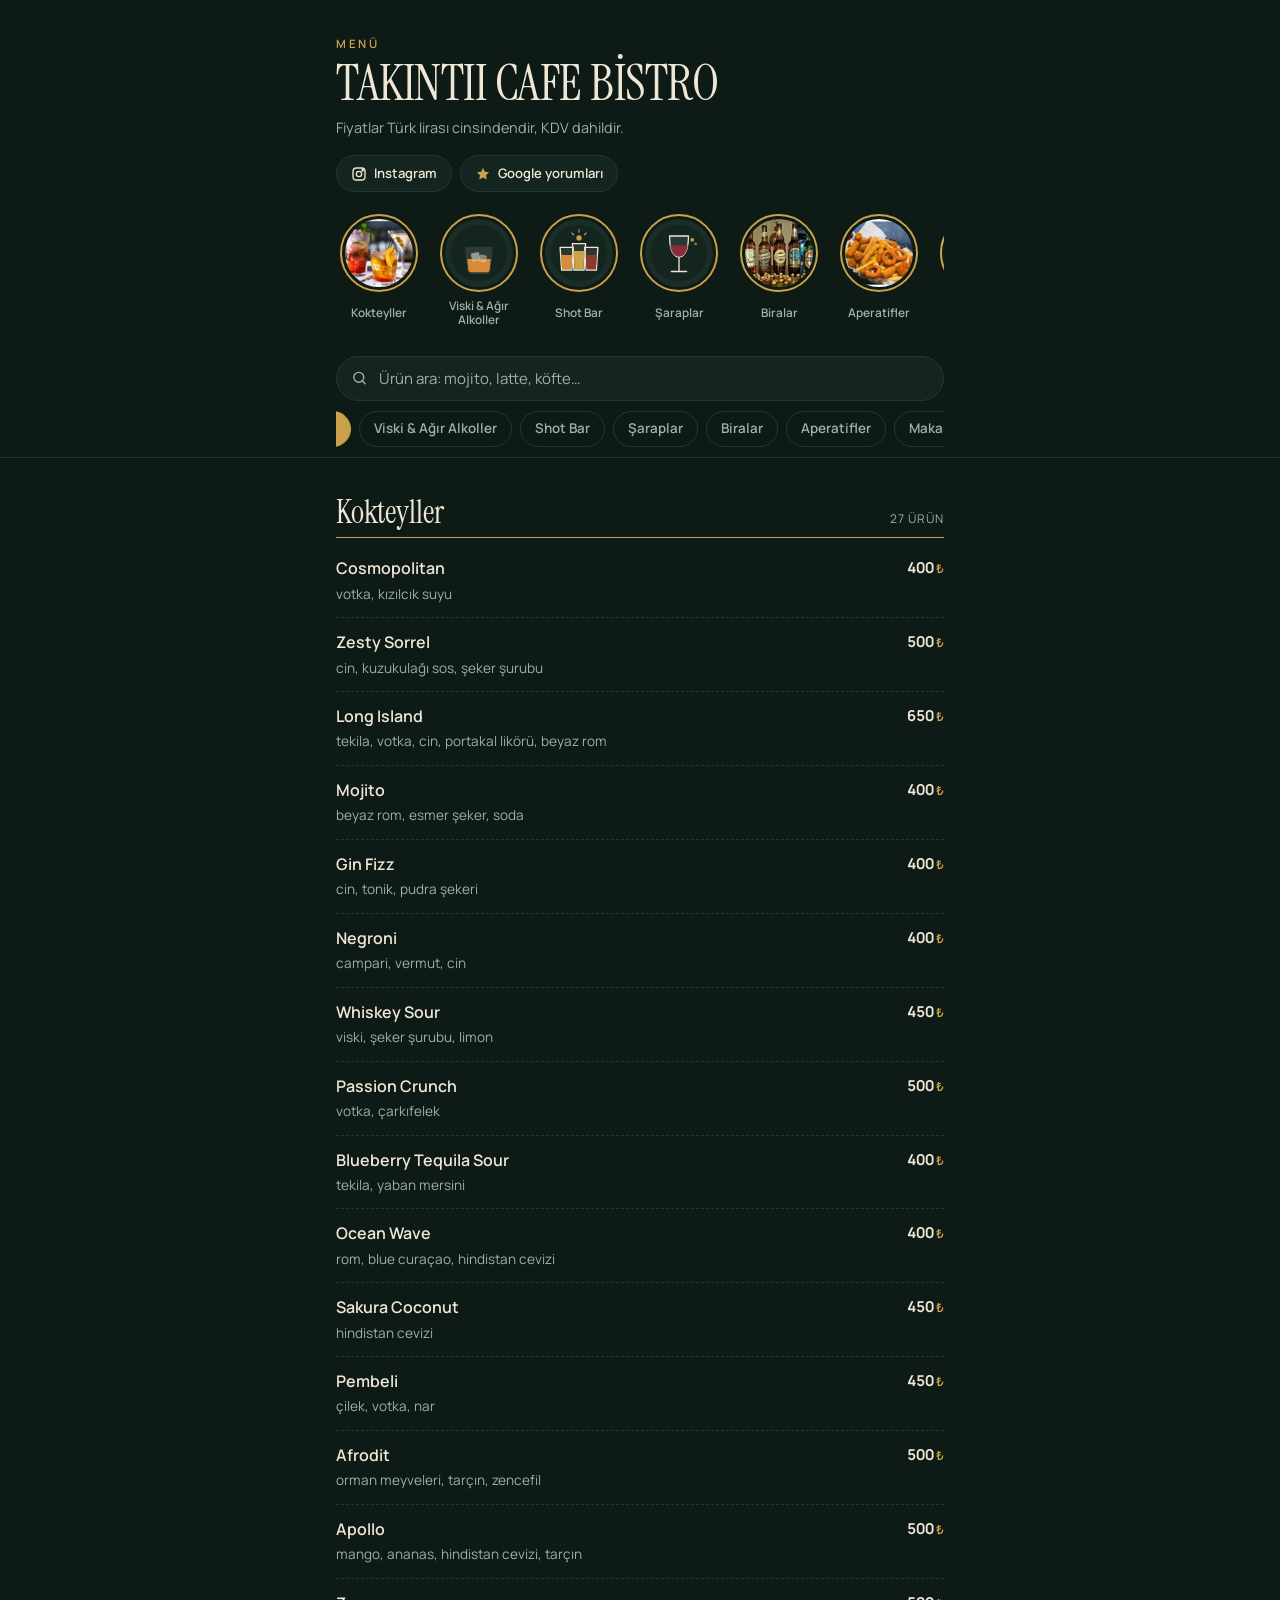
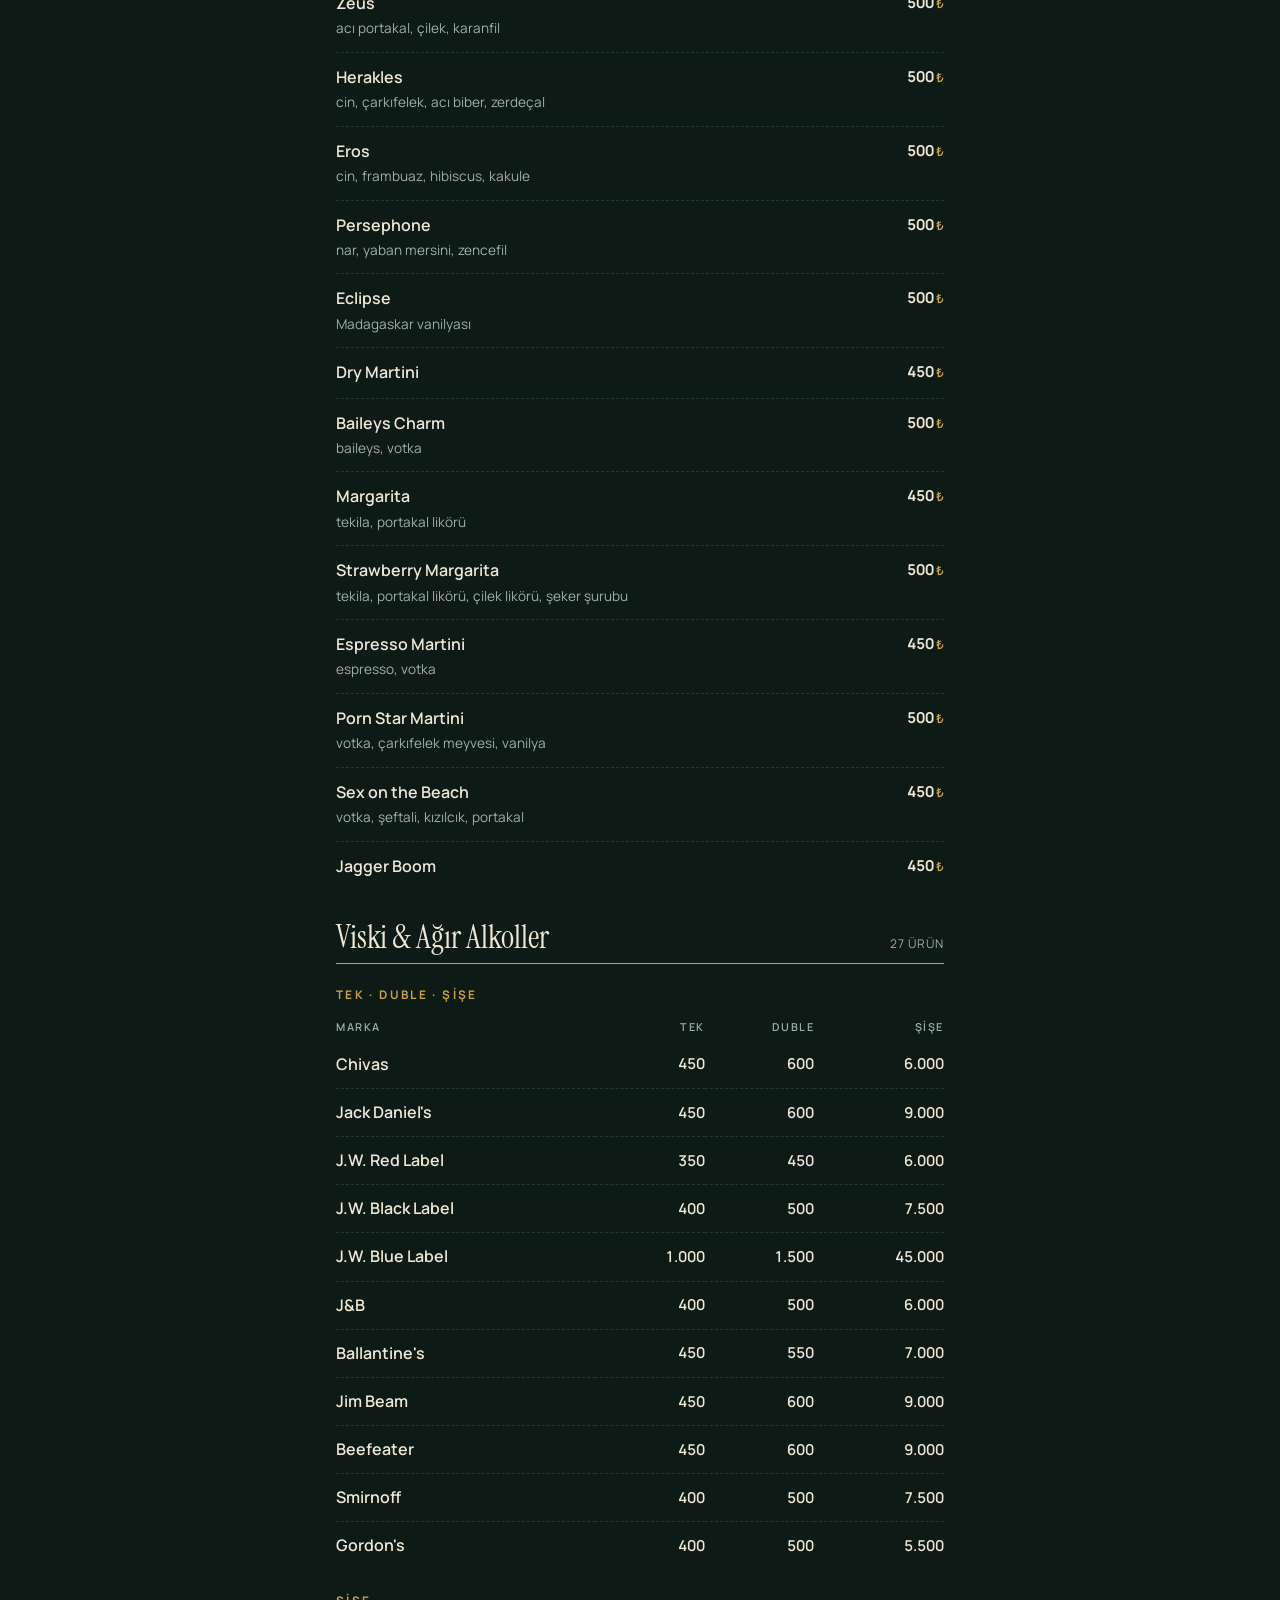
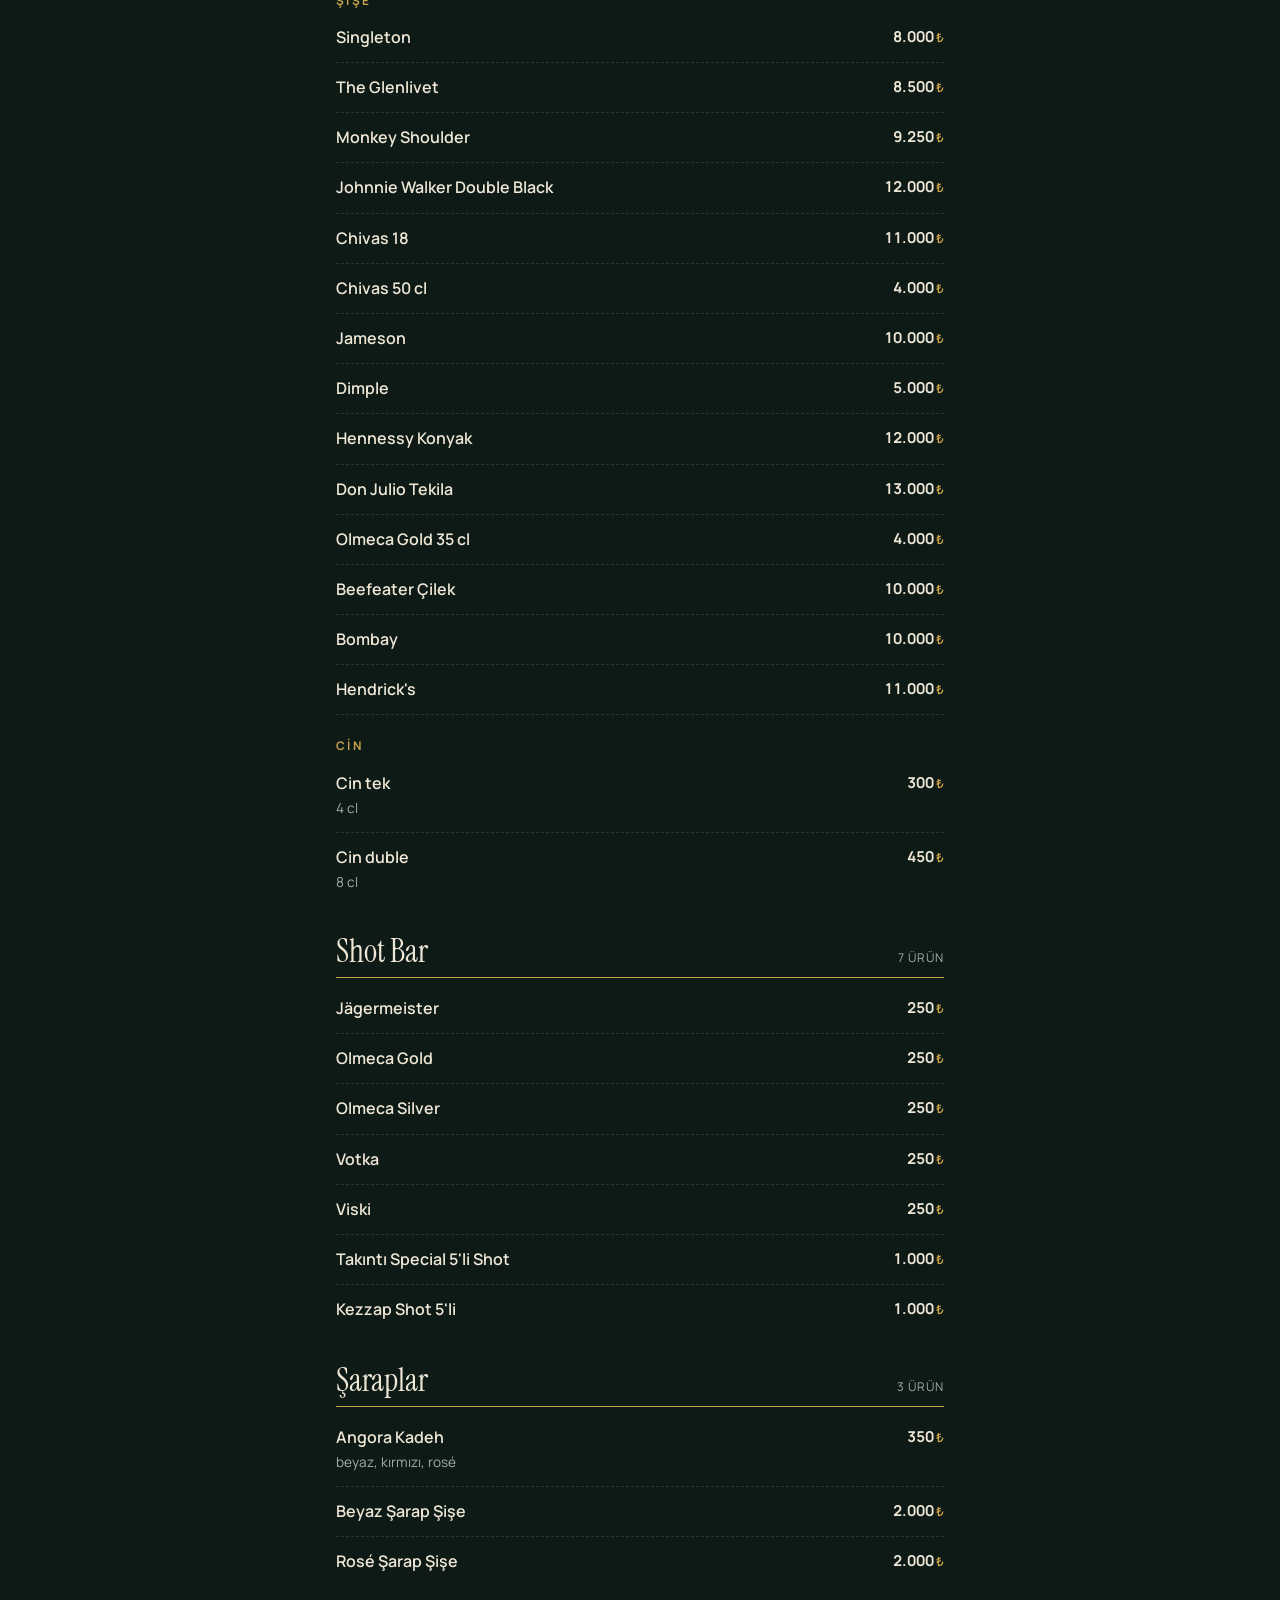
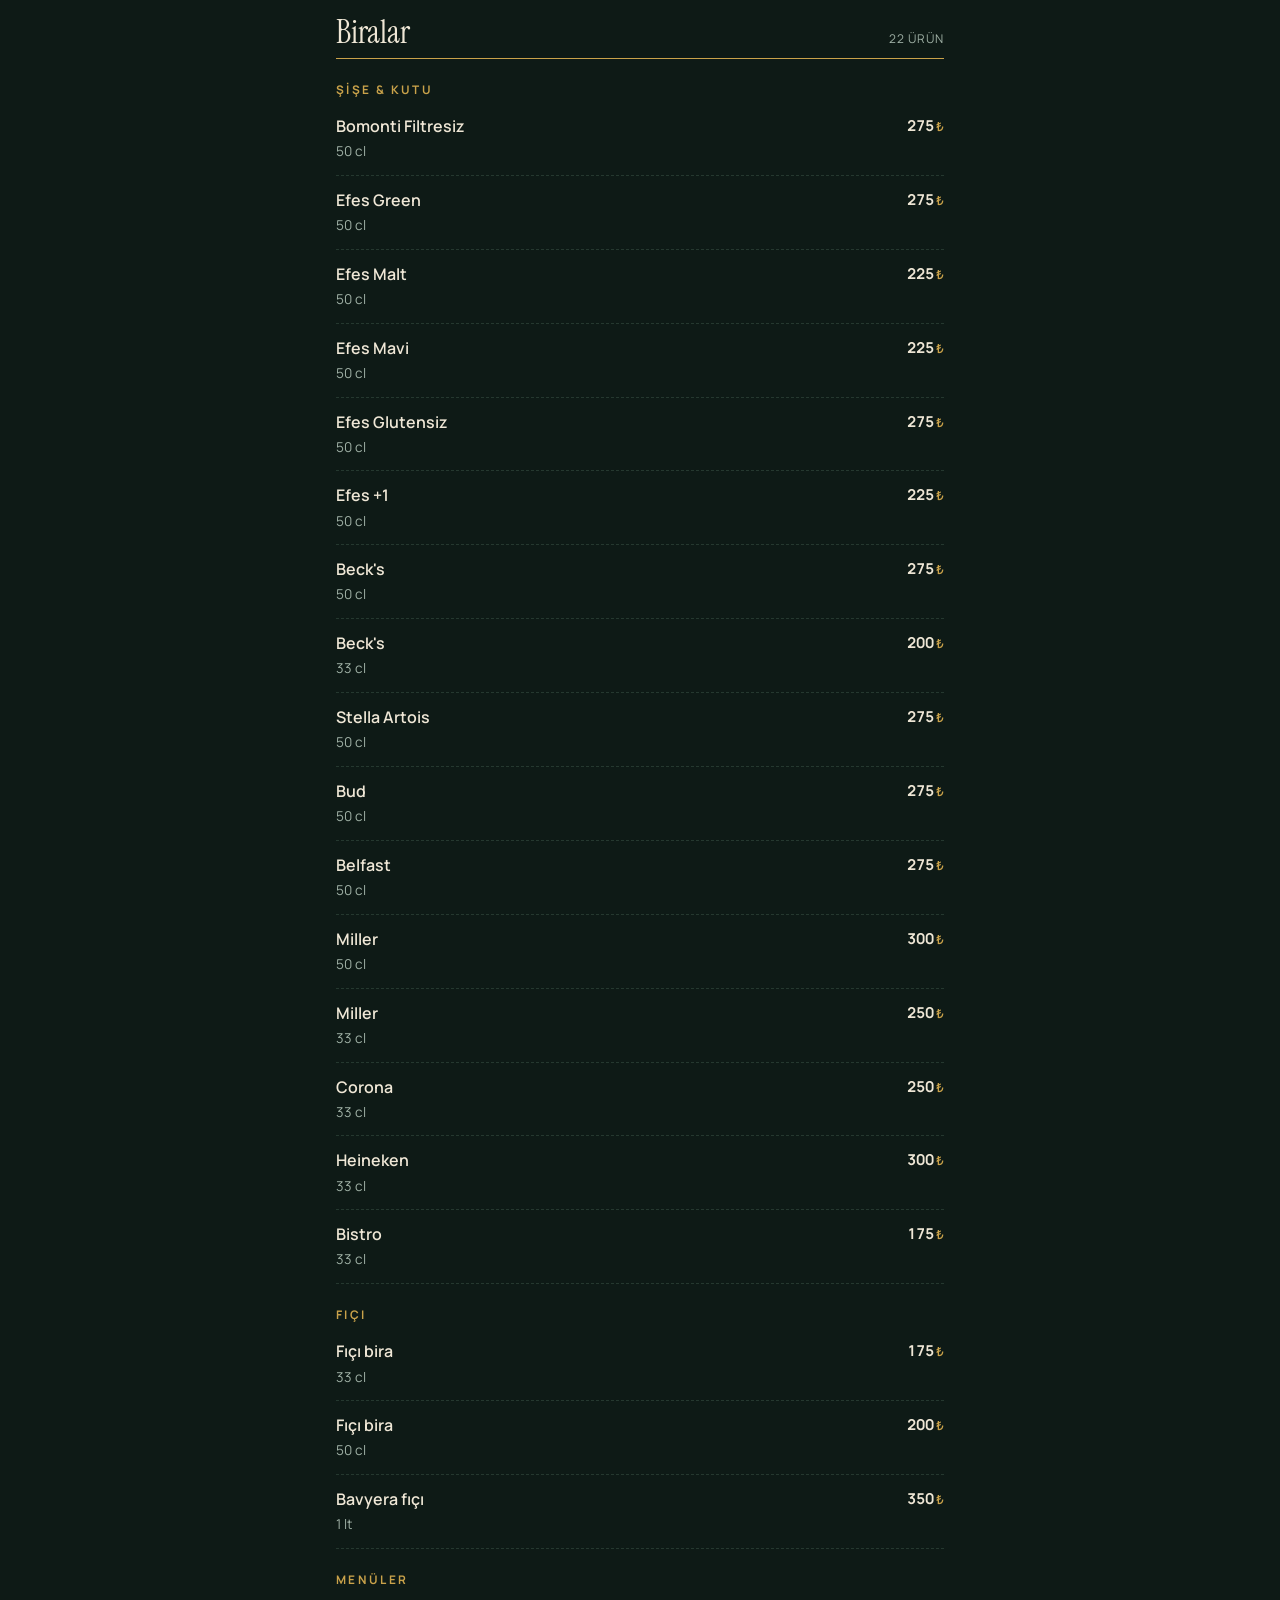
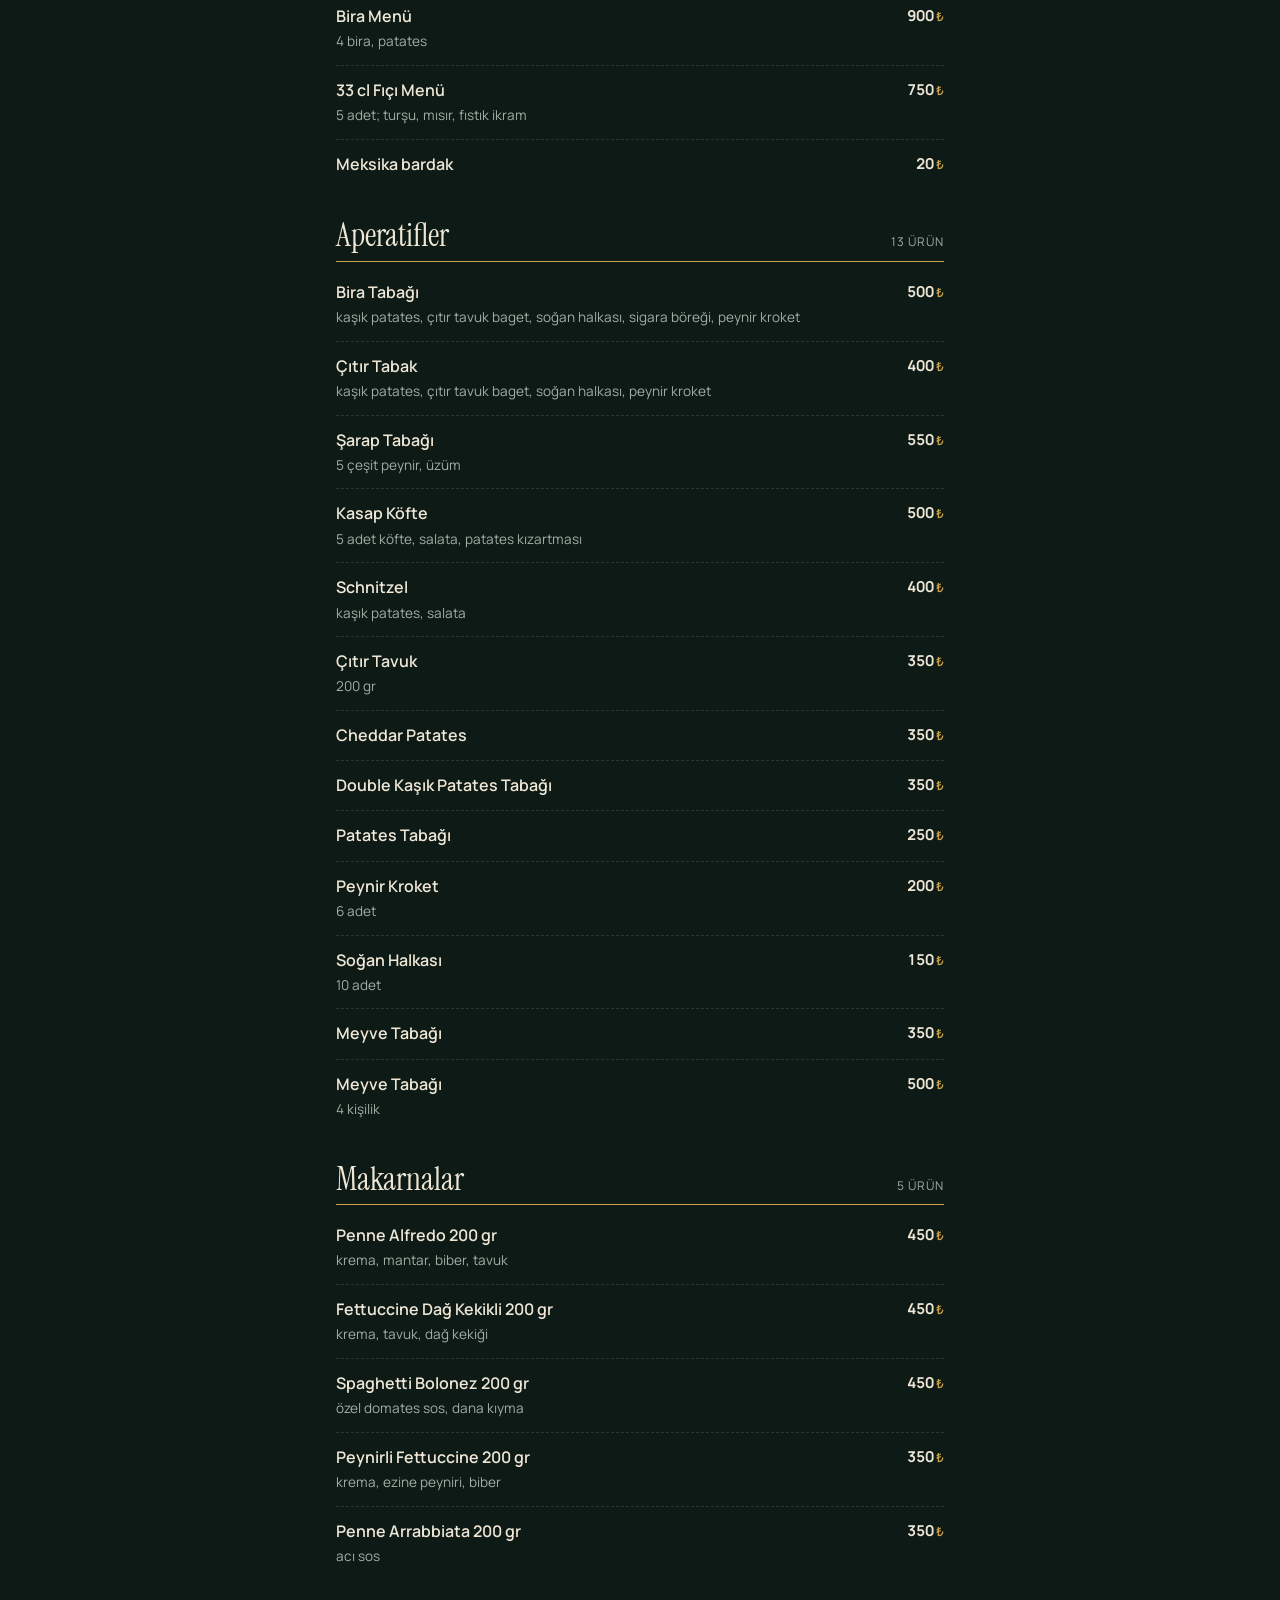
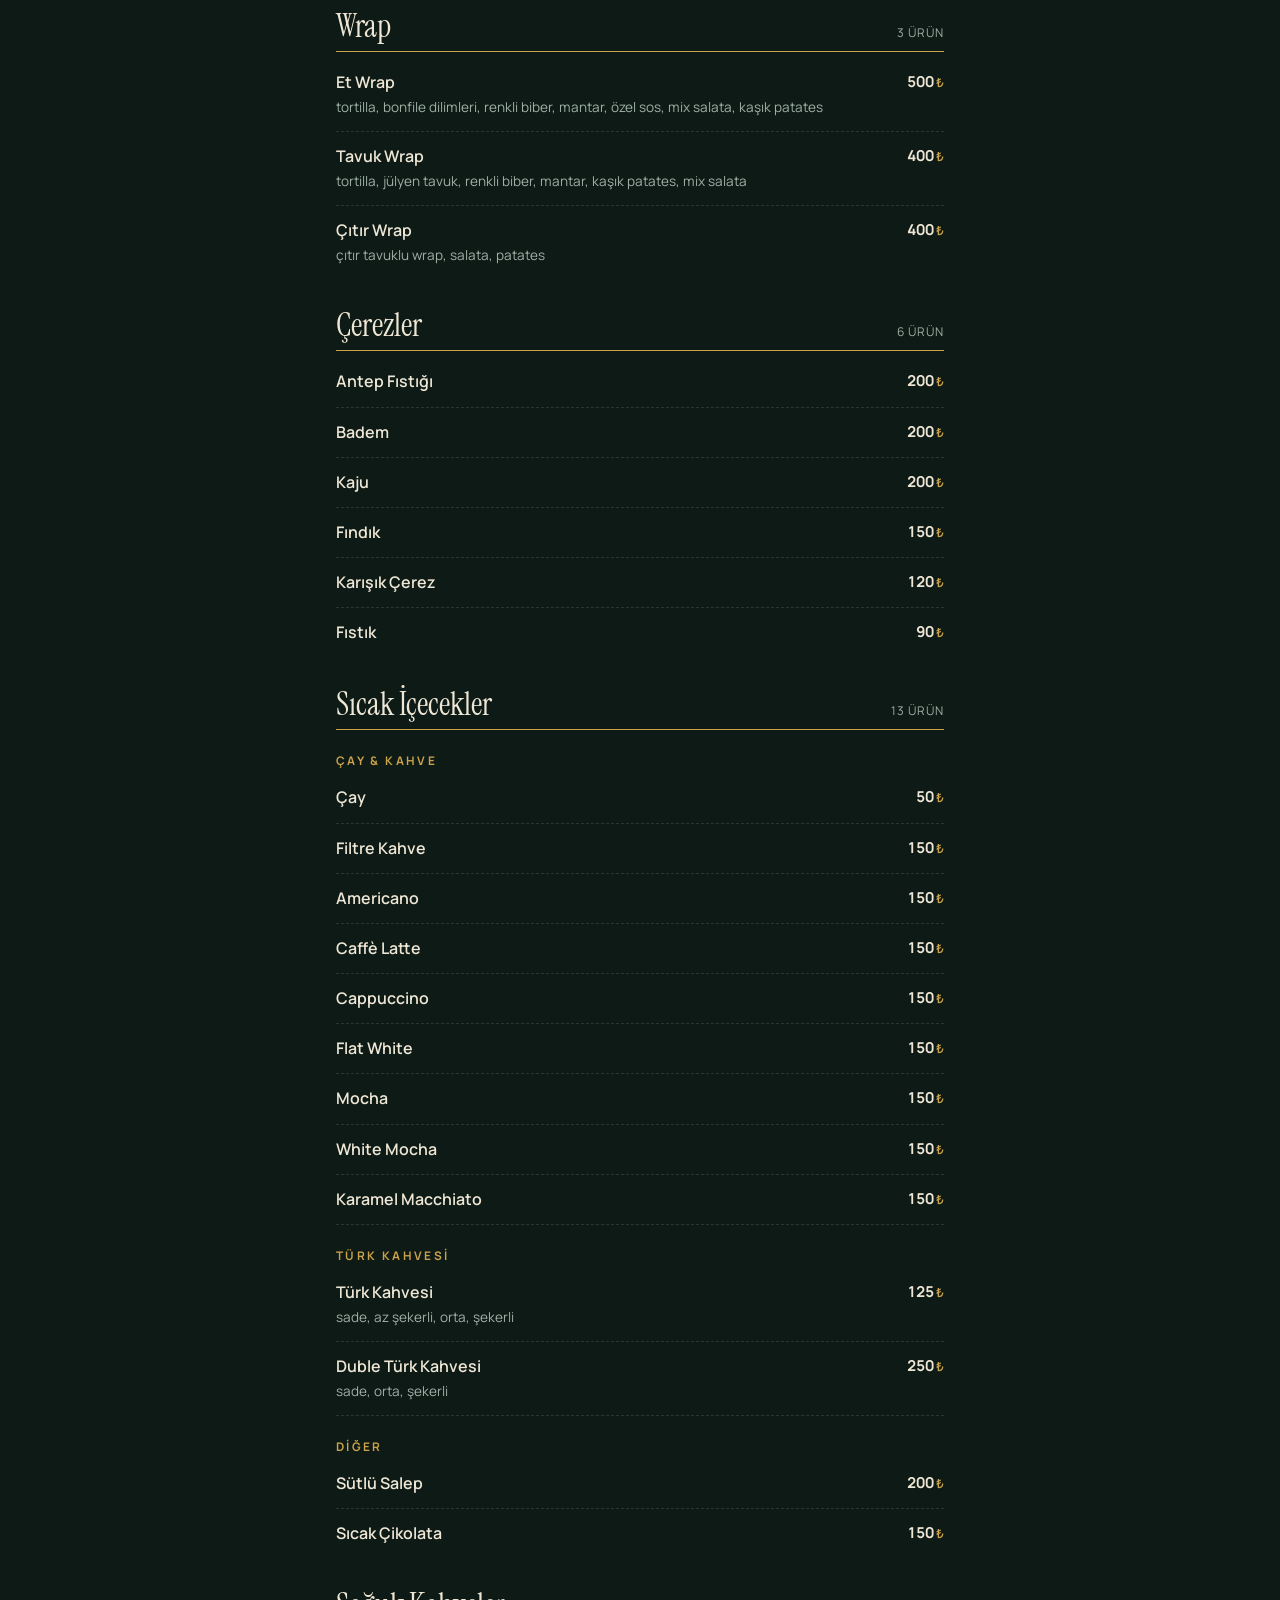
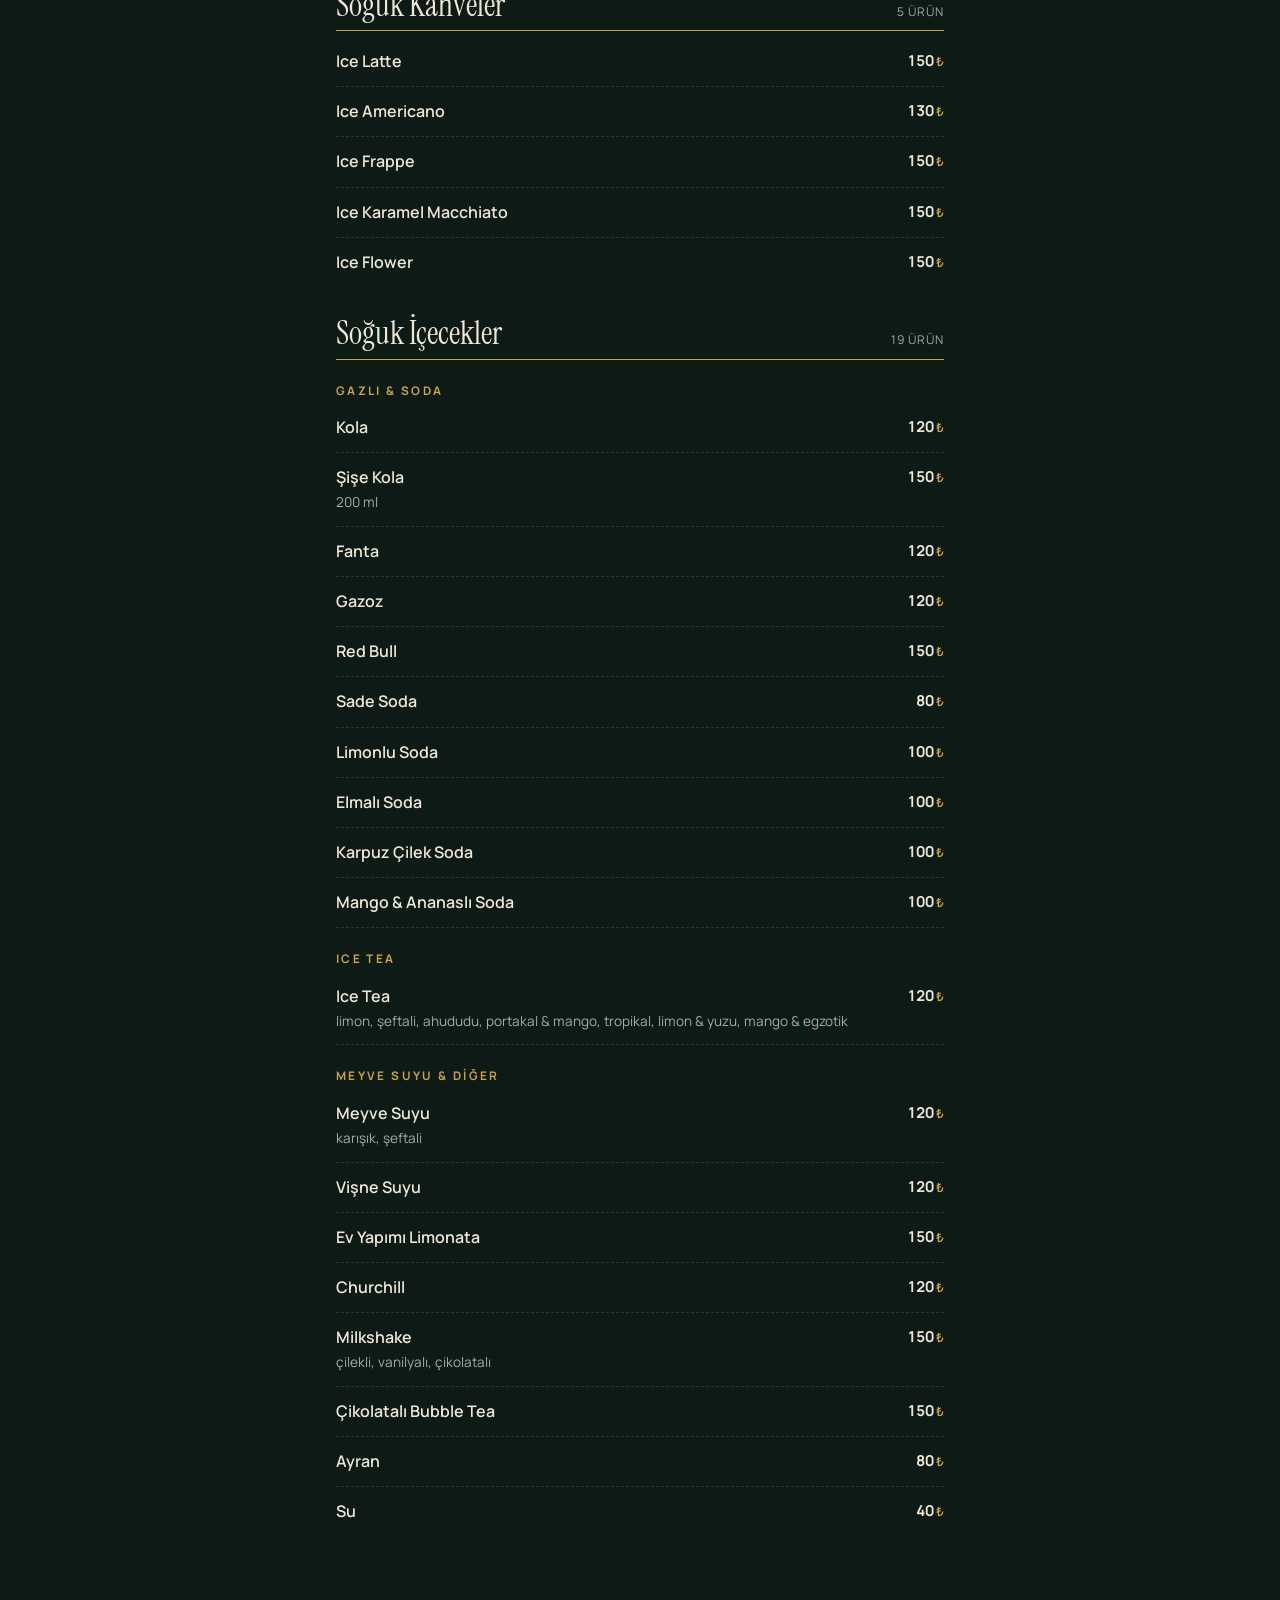
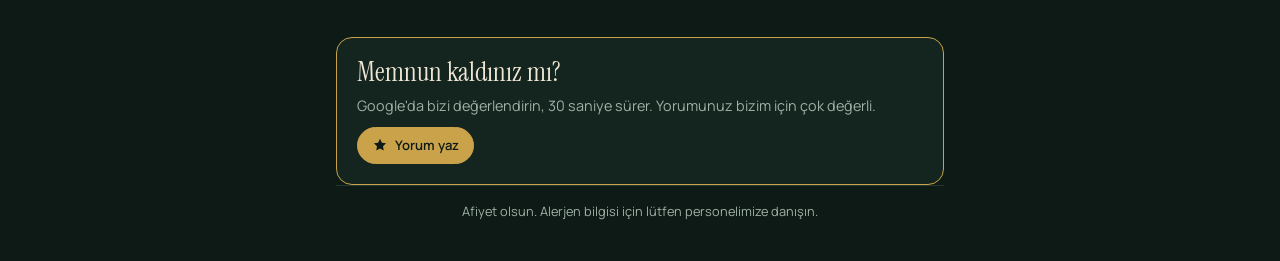
==== index.html @ 7d2422d4 "Add files via upload" ====
<!doctype html>
<html lang="tr">
<head>
<meta charset="utf-8">
<meta name="viewport" content="width=device-width,initial-scale=1,viewport-fit=cover">
<title>TAKINTII CAFE BİSTRO · Menü</title>
<meta name="description" content="TAKINTII CAFE BİSTRO menüsü: kokteyller, biralar, kahveler, aperatifler ve fiyatlar.">
<meta name="theme-color" content="#0e1a16">
<meta property="og:title" content="TAKINTII CAFE BİSTRO · Menü">
<link rel="icon" href="kokteyl.jpg">
<link rel="preconnect" href="https://fonts.googleapis.com">
<link rel="preconnect" href="https://fonts.gstatic.com" crossorigin>
<link rel="stylesheet" href="https://fonts.googleapis.com/css2?family=Instrument+Serif:ital@0;1&family=Manrope:wght@400;500;600;700&display=swap">
<style>:root{padding-top:env(safe-area-inset-top,0px);padding-bottom:env(safe-area-inset-bottom,0px)}body{margin:0}img{max-width:100%}[hidden]{display:none!important}</style>
<link rel="stylesheet" href="stil.css">
</head>
<body>
<div id="root"></div>
<noscript><p style="padding:24px;color:#efe7d6;background:#0e1a16">Menüyü görmek için tarayıcınızda JavaScript açık olmalı.</p></noscript>
<script src="menu.js"></script>
</body>
</html>
---- stil.css ----
/* Layout: single-column mobile menu; sticky search + category rail, sections below. One deliberate dark "bar at night" look. Data comes from a Google Sheet. */
:root{
  --bg:#0e1a16; --surface:#14241f; --surface-2:#1a2e27; --line:#25382f; --fg:#efe7d6; --muted:#9fb0a5; --brass:#c9a24a; --brass-soft:#c9a24a22; --danger:#e07a6b; --ok:#7cc4a0;
  --display:"Instrument Serif", Georgia, serif;
  --body:"Manrope", "Segoe UI", system-ui, sans-serif;
  color-scheme:dark;
}
*{box-sizing:border-box}
body{background:var(--bg);color:var(--fg);font-family:var(--body);font-size:15px;line-height:1.45;-webkit-font-smoothing:antialiased}
body::before{content:"";position:fixed;inset:0 0 auto;height:env(safe-area-inset-top,0px);z-index:10;background:var(--bg)}
.wrap{max-width:640px;margin:0 auto;padding-left:max(16px,env(safe-area-inset-left,0px));padding-right:max(16px,env(safe-area-inset-right,0px))}
header.hero{padding-block:36px 18px;display:grid;gap:6px}
.eyebrow{font-size:.72rem;letter-spacing:.22em;text-transform:uppercase;color:var(--brass);font-weight:600}
h1{font-family:var(--display);font-weight:400;font-size:clamp(2.2rem,9vw,3.1rem);line-height:1;margin:0;letter-spacing:-.01em;text-wrap:balance}
.hero p{margin:4px 0 0;color:var(--muted);font-size:.9rem}

.bar{position:sticky;top:env(safe-area-inset-top,0px);z-index:5;background:var(--bg);border-bottom:1px solid var(--line);padding-block:10px}
.search{position:relative;display:block}
.search input{width:100%;font:inherit;color:var(--fg);background:var(--surface);border:1px solid var(--line);border-radius:999px;padding:11px 16px 11px 42px}
.search input::placeholder{color:var(--muted)}
.search input:focus{outline:2px solid var(--brass);outline-offset:1px}
.search svg{position:absolute;left:15px;top:50%;transform:translateY(-50%);width:17px;height:17px;stroke:var(--muted)}
.rail{display:flex;gap:8px;overflow-x:auto;margin-top:10px;scrollbar-width:none;-webkit-overflow-scrolling:touch}
.rail::-webkit-scrollbar{display:none}
.chip{flex:none;font:inherit;font-size:.84rem;font-weight:600;color:var(--muted);background:transparent;border:1px solid var(--line);border-radius:999px;padding:7px 14px;cursor:pointer;white-space:nowrap}
.chip.on{color:var(--bg);background:var(--brass);border-color:var(--brass)}
.chip:focus-visible{outline:2px solid var(--fg);outline-offset:2px}

main{padding-block:8px 64px}
section{padding-top:30px}
.sec-head{display:flex;align-items:baseline;justify-content:space-between;gap:12px;border-bottom:1px solid var(--brass);padding-bottom:8px;margin-bottom:6px}
h2{font-family:var(--display);font-weight:400;font-size:2rem;margin:0;line-height:1.05}
.count{font-size:.75rem;color:var(--muted);letter-spacing:.08em;text-transform:uppercase}
h3{font-size:.74rem;letter-spacing:.2em;text-transform:uppercase;color:var(--brass);margin:22px 0 4px;font-weight:700}
.item{display:grid;grid-template-columns:minmax(0,1fr) auto;gap:4px 14px;padding-block:13px;border-bottom:1px dashed var(--line)}
.item:last-child{border-bottom:0}
.name{font-weight:600;font-size:1rem}
.desc{grid-column:1;color:var(--muted);font-size:.85rem}
.price{font-variant-numeric:tabular-nums;font-weight:700;white-space:nowrap;align-self:start}
.price small{color:var(--brass);font-weight:600;margin-left:2px}
.pours{width:100%;border-collapse:collapse;font-variant-numeric:tabular-nums;margin-top:4px}
.pours th{font-size:.68rem;letter-spacing:.14em;text-transform:uppercase;color:var(--muted);font-weight:600;text-align:right;padding:8px 0 6px}
.pours th:first-child{text-align:left}
.pours td{padding:12px 0;border-bottom:1px dashed var(--line);text-align:right;font-weight:600;white-space:nowrap}
.pours td:first-child{text-align:left;white-space:normal;font-size:1rem}
.pours td + td{padding-left:10px}
.pours tr:last-child td{border-bottom:0}
.empty{color:var(--muted);text-align:center;padding:48px 0}
footer{color:var(--muted);font-size:.8rem;text-align:center;padding-block:16px 40px;border-top:1px solid var(--line)}
mark{background:var(--brass-soft);color:var(--fg);border-radius:3px;padding:0 2px}

/* ---- Photos ---- */
.tiles{display:flex;gap:14px;overflow-x:auto;padding-block:4px 18px;scrollbar-width:none;-webkit-overflow-scrolling:touch}
.tiles::-webkit-scrollbar{display:none}
.tile{flex:none;width:86px;display:grid;justify-items:center;gap:7px;background:none;border:0;padding:0;color:var(--fg);font:inherit;cursor:pointer;text-align:center}
.tile .ph{width:78px;height:78px;border-radius:50%;overflow:hidden;border:2px solid var(--brass);padding:3px;background:var(--bg)}
.tile .ph img,.tile .ph .mono{width:100%;height:100%;border-radius:50%;object-fit:cover;display:block}
.tile .mono{display:grid;place-items:center;background:var(--surface-2);font-family:var(--display);font-size:1.8rem;color:var(--brass)}
.tile span{font-size:.74rem;font-weight:600;line-height:1.2;color:var(--muted)}
.tile:focus-visible .ph{outline:2px solid var(--fg);outline-offset:2px}
.sec-img{width:100%;aspect-ratio:16/7;max-width:100%;object-fit:cover;border-radius:14px;display:block;margin:4px 0 6px}
.item.has-img{grid-template-columns:60px minmax(0,1fr) auto}
.item.has-img .thumb{grid-row:1 / span 2;width:60px;height:60px;border-radius:10px;object-fit:cover}
.item.has-img .desc{grid-column:2}
.aphoto{display:flex;gap:10px;align-items:center;flex-wrap:wrap}
.aphoto img,.aphoto .noimg{width:64px;height:64px;border-radius:50%;object-fit:cover;border:1px solid var(--line);background:var(--bg);display:grid;place-items:center;color:var(--muted);font-size:.7rem}
.ithumb{width:36px;height:36px;border-radius:8px;object-fit:cover;border:1px solid var(--line)}
.filein{position:absolute;width:1px;height:1px;opacity:0;pointer-events:none}

/* ---- Social links ---- */
.links{display:flex;gap:8px;flex-wrap:wrap;margin-top:10px}
.lnk{display:inline-flex;align-items:center;gap:7px;font-size:.82rem;font-weight:600;color:var(--fg);text-decoration:none;border:1px solid var(--line);background:var(--surface);border-radius:999px;padding:8px 14px}
.lnk svg{width:16px;height:16px;flex:none}
.lnk:hover{border-color:var(--brass)}
.lnk:focus-visible{outline:2px solid var(--brass);outline-offset:2px}
.lnk.star svg{fill:var(--brass)}
.cta{margin-top:36px;border:1px solid var(--brass);border-radius:16px;padding:20px;display:grid;gap:10px;justify-items:start;background:var(--surface)}
.cta h2{font-size:1.7rem}
.cta p{margin:0;color:var(--muted);font-size:.9rem}
.cta .lnk{background:var(--brass);color:var(--bg);border-color:var(--brass)}
.cta .lnk svg{fill:var(--bg)}

/* ---- v3: logo, tags, info, preview ---- */
.logo{width:72px;height:72px;border-radius:50%;object-fit:cover;border:2px solid var(--brass);margin-bottom:6px}
.tag{display:inline-block;font-size:.62rem;font-weight:700;letter-spacing:.1em;text-transform:uppercase;border:1px solid var(--brass);color:var(--brass);border-radius:6px;padding:1px 6px;margin-left:8px;vertical-align:2px;white-space:nowrap}
.tag-aci{border-color:var(--danger);color:var(--danger)}
.tag-vegan{border-color:var(--ok);color:var(--ok)}
.sec-desc{margin:2px 0 4px;color:var(--muted);font-size:.86rem}
.infocard{margin-top:36px;border:1px solid var(--line);border-radius:16px;padding:20px;background:var(--surface);display:grid;gap:12px}
.infocard h2{font-size:1.7rem}
.infocard dl{margin:0;display:grid;gap:10px}
.infocard dl div{display:grid;grid-template-columns:minmax(0,9rem) minmax(0,1fr);gap:12px}
.infocard dt{color:var(--muted);font-size:.82rem}
.infocard dd{margin:0;font-weight:600;overflow-wrap:anywhere}
.infocard a{color:var(--fg)}
.copy{font:inherit;font-size:.75rem;font-weight:600;color:var(--brass);background:transparent;border:1px solid var(--brass);border-radius:8px;padding:3px 8px;cursor:pointer;margin-left:4px}
@media (max-width:420px){.infocard dl div{grid-template-columns:1fr;gap:2px}}
.pvbar{position:sticky;top:0;z-index:25;background:var(--brass);color:var(--bg);font-weight:700;font-size:.85rem}
.pvbar .wrap{display:flex;align-items:center;justify-content:space-between;gap:10px;padding-block:8px}
.pvbar .btn.primary{background:var(--bg);color:var(--fg);border-color:var(--bg)}


.loading{color:var(--muted);text-align:center;padding:48px 0}
.stale{font-size:.75rem;color:var(--muted);text-align:center;margin:8px 0 0}
.pvbar{position:sticky;top:0;z-index:25;background:var(--brass);color:var(--bg);font-weight:700;font-size:.85rem}
.pvbar .wrap{padding-block:8px}
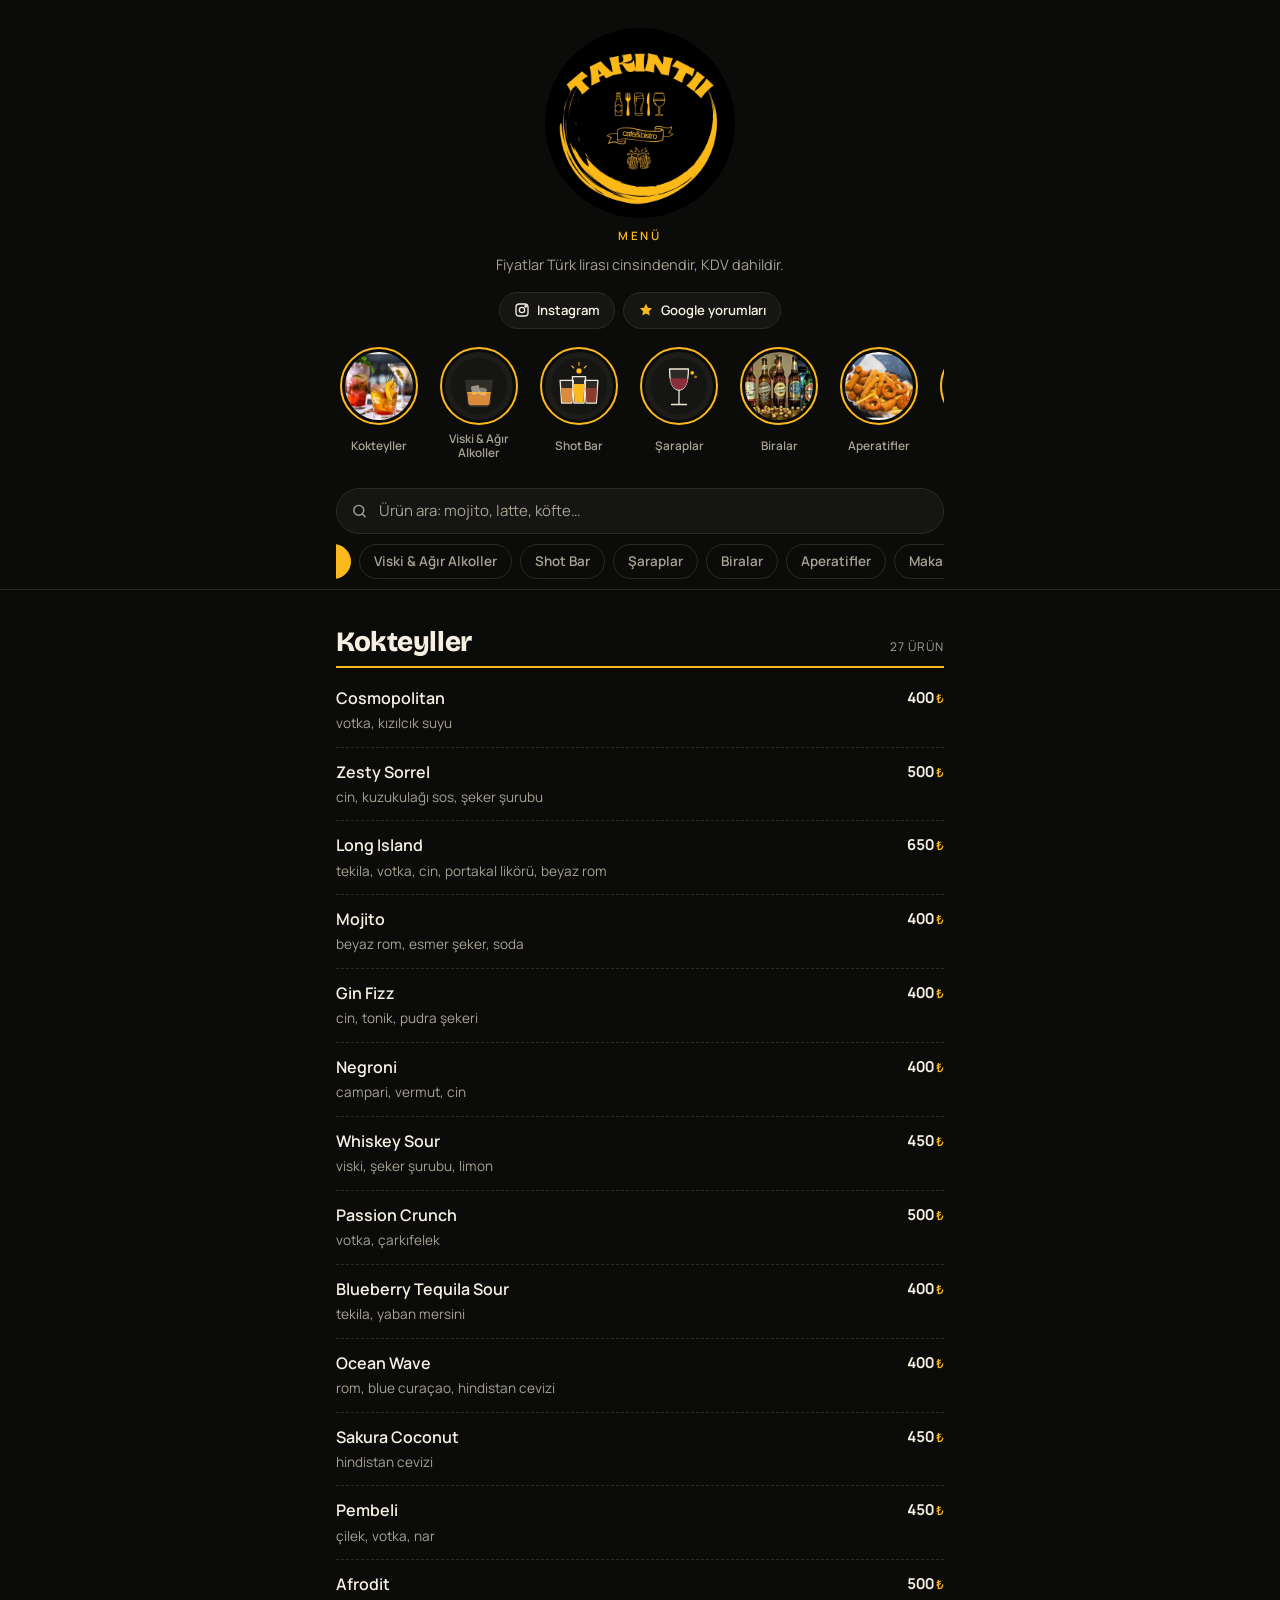
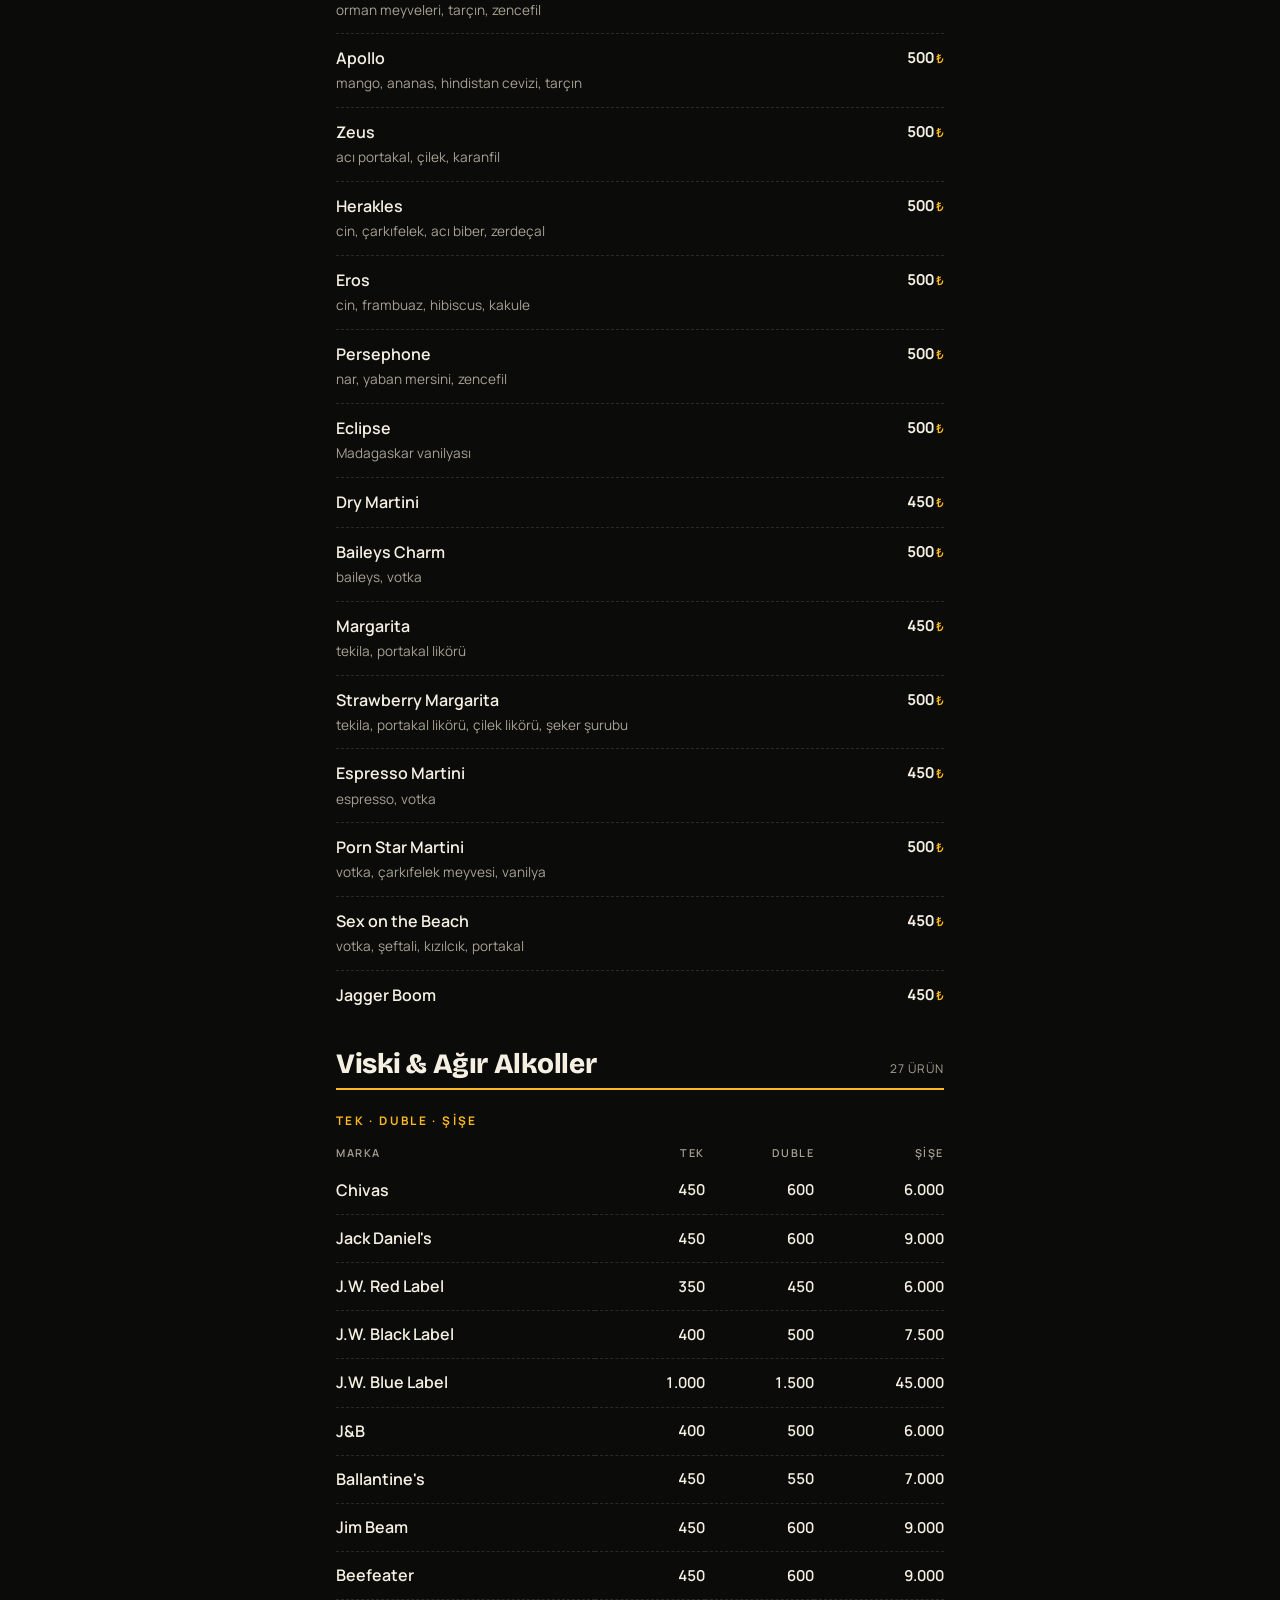
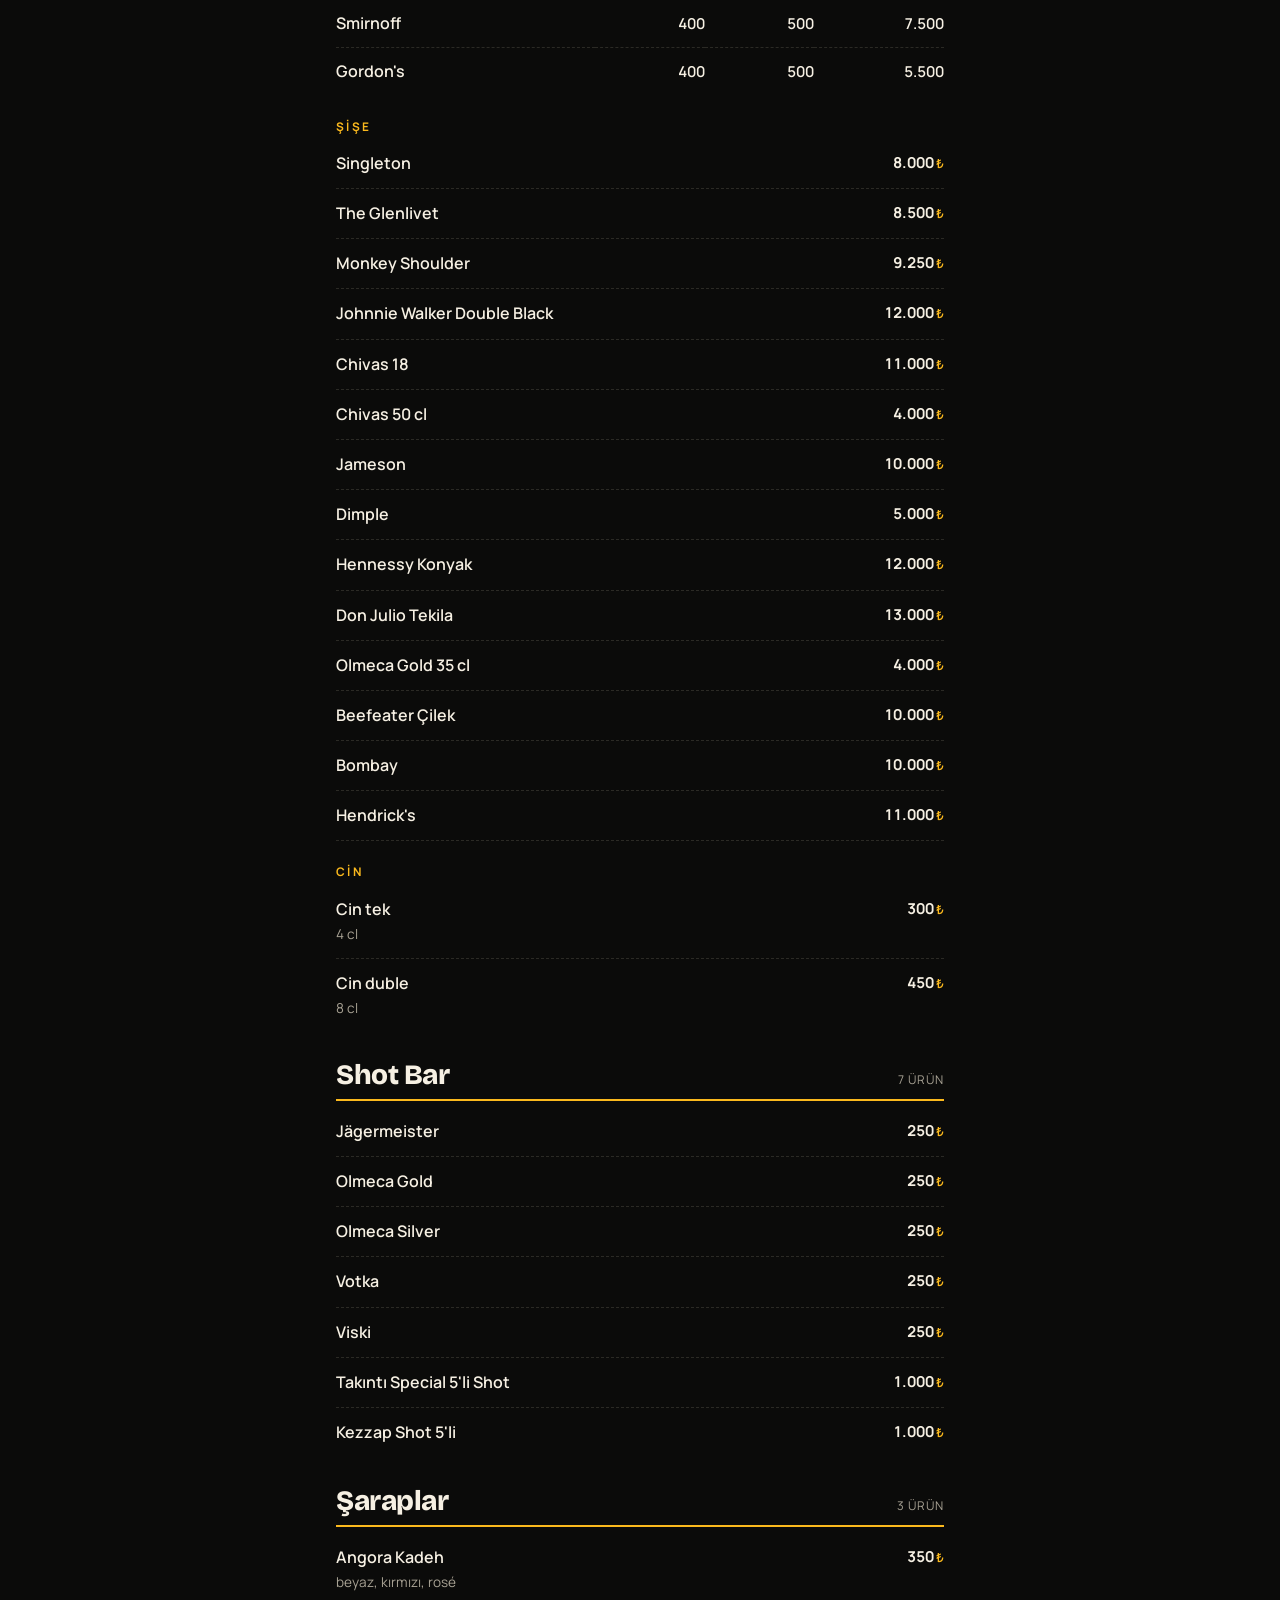
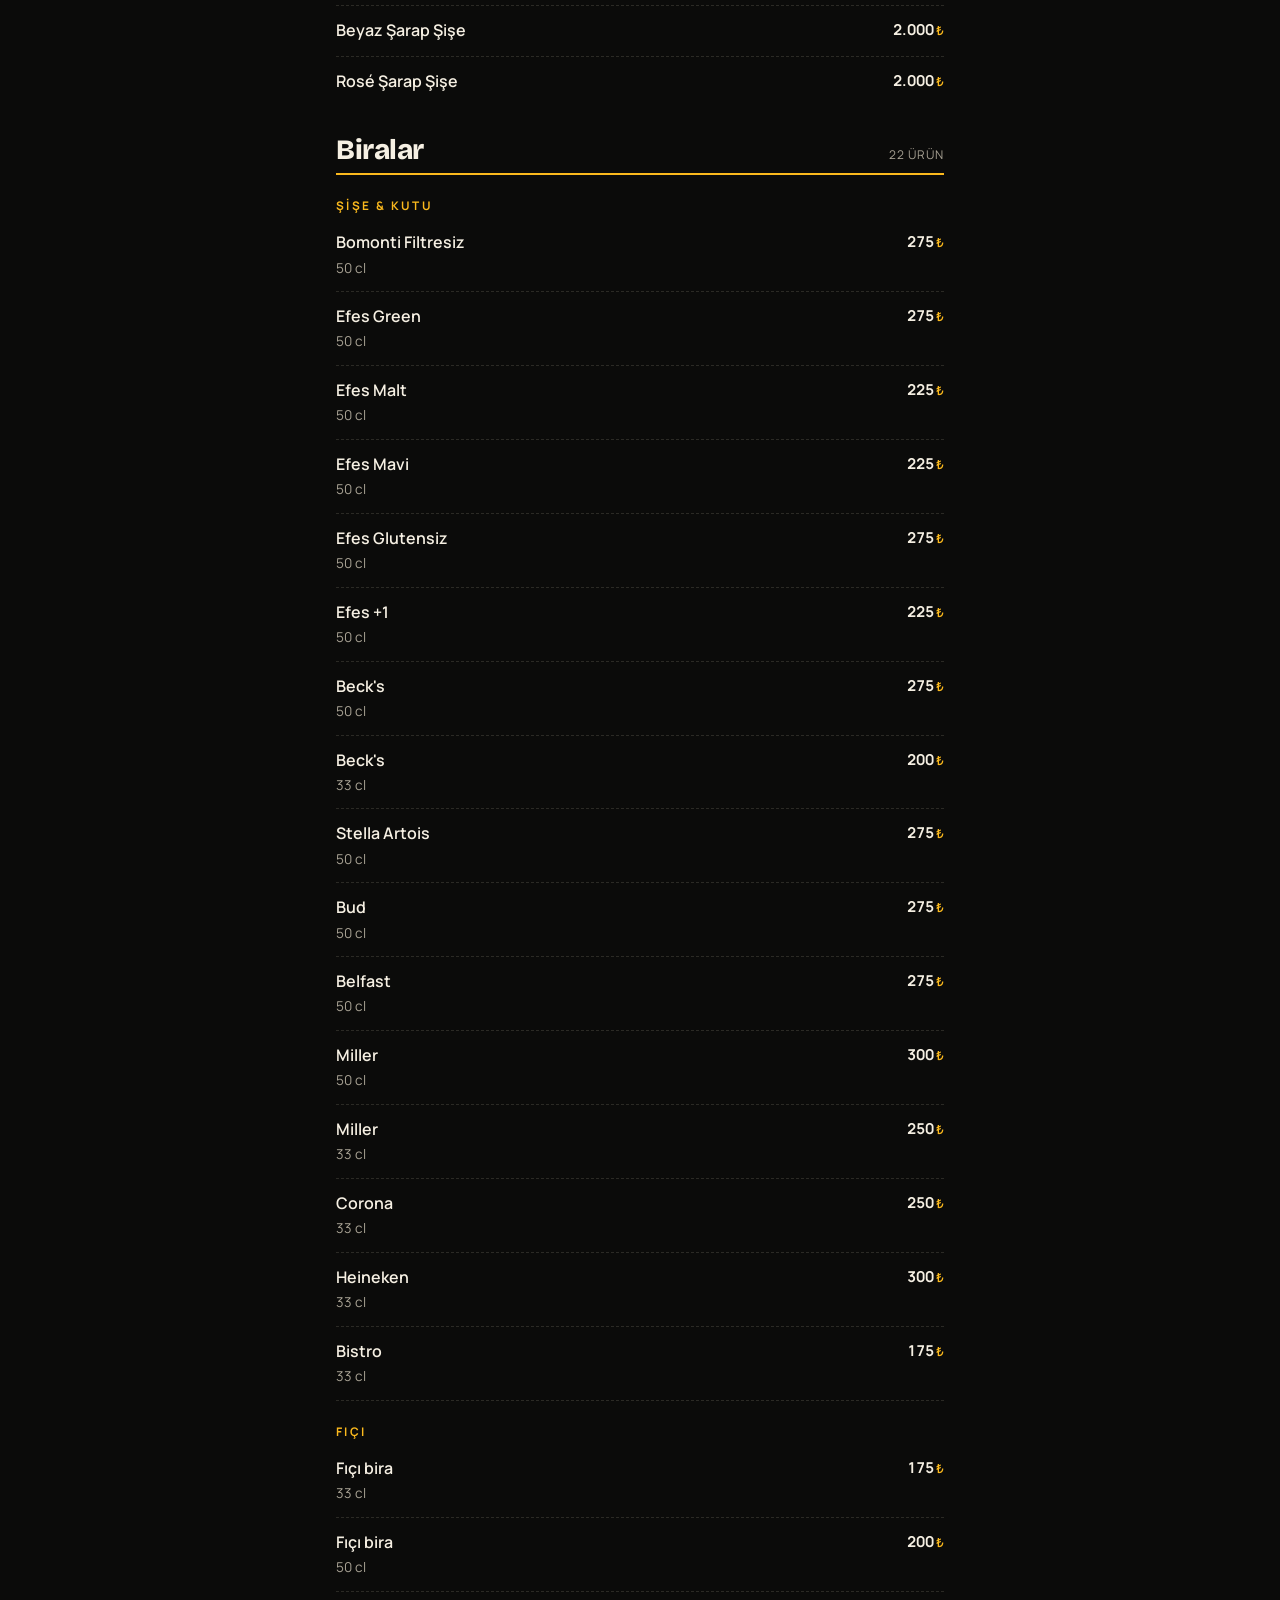
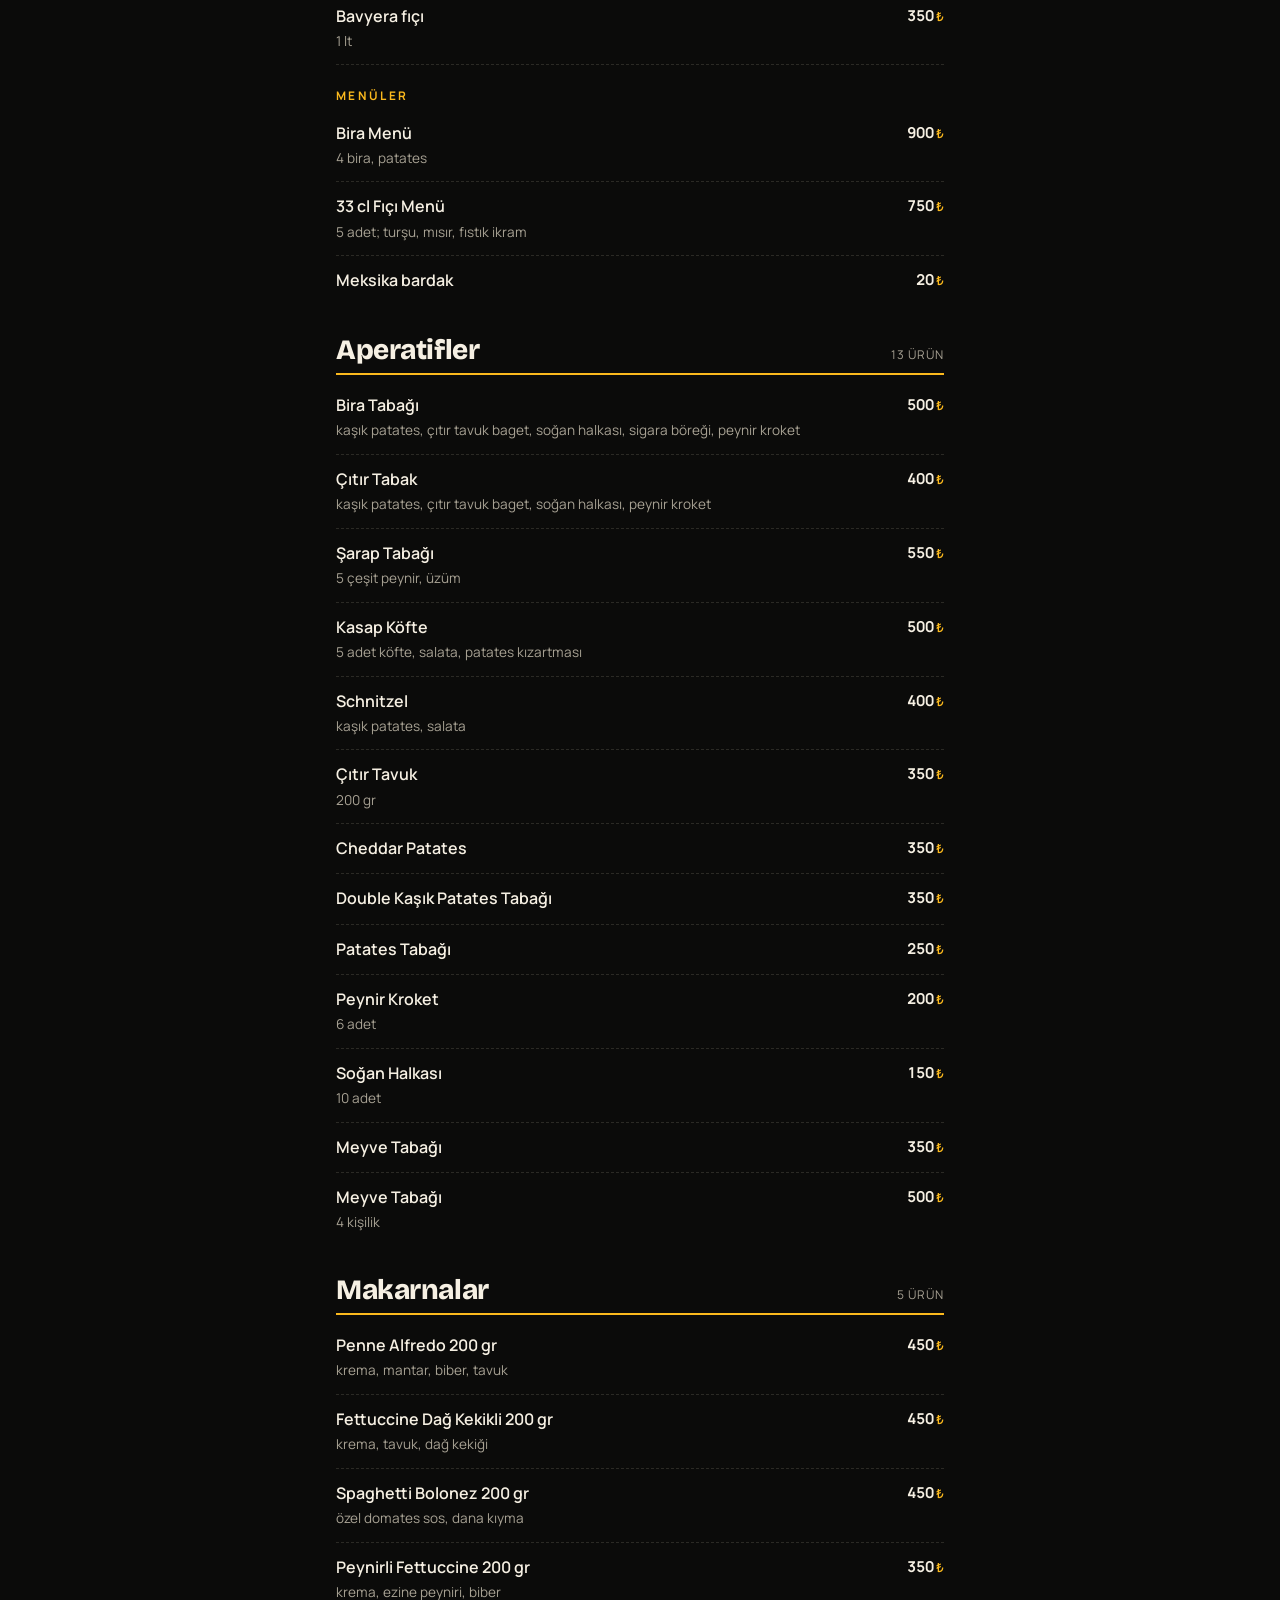
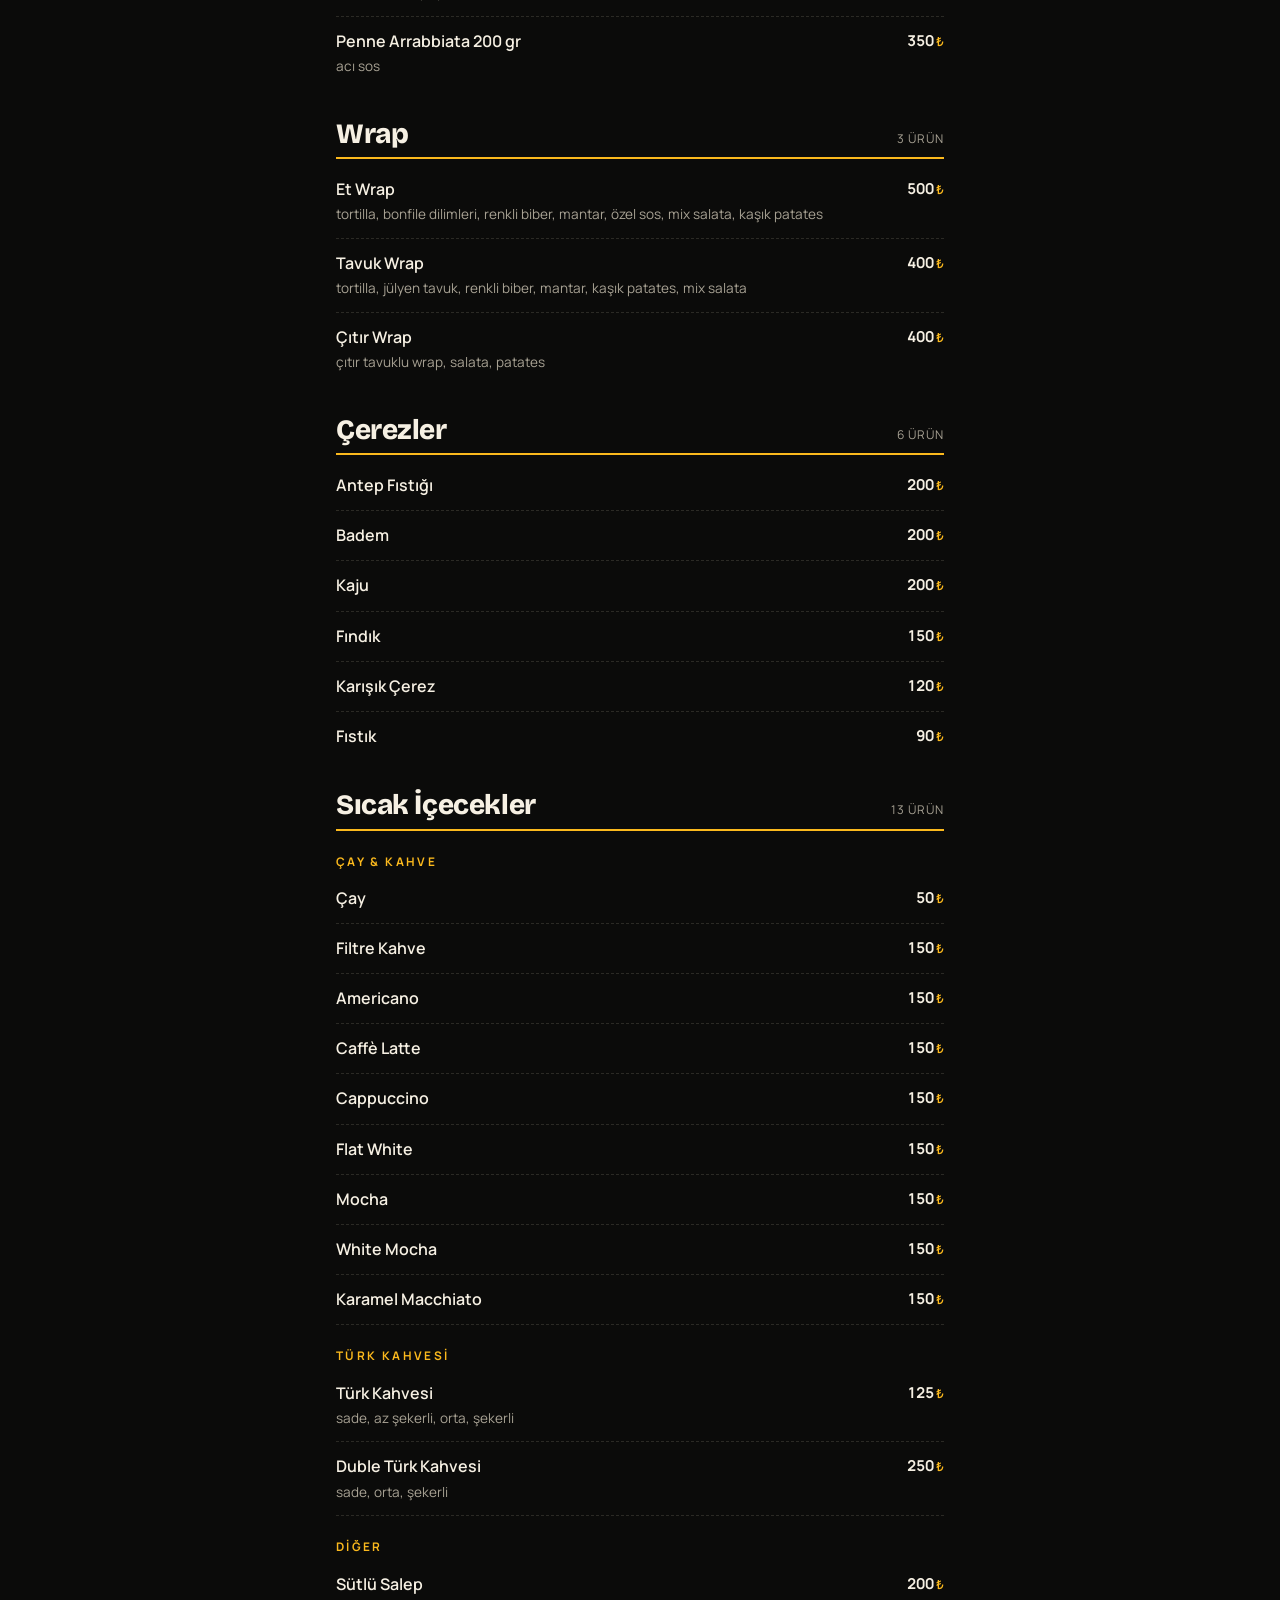
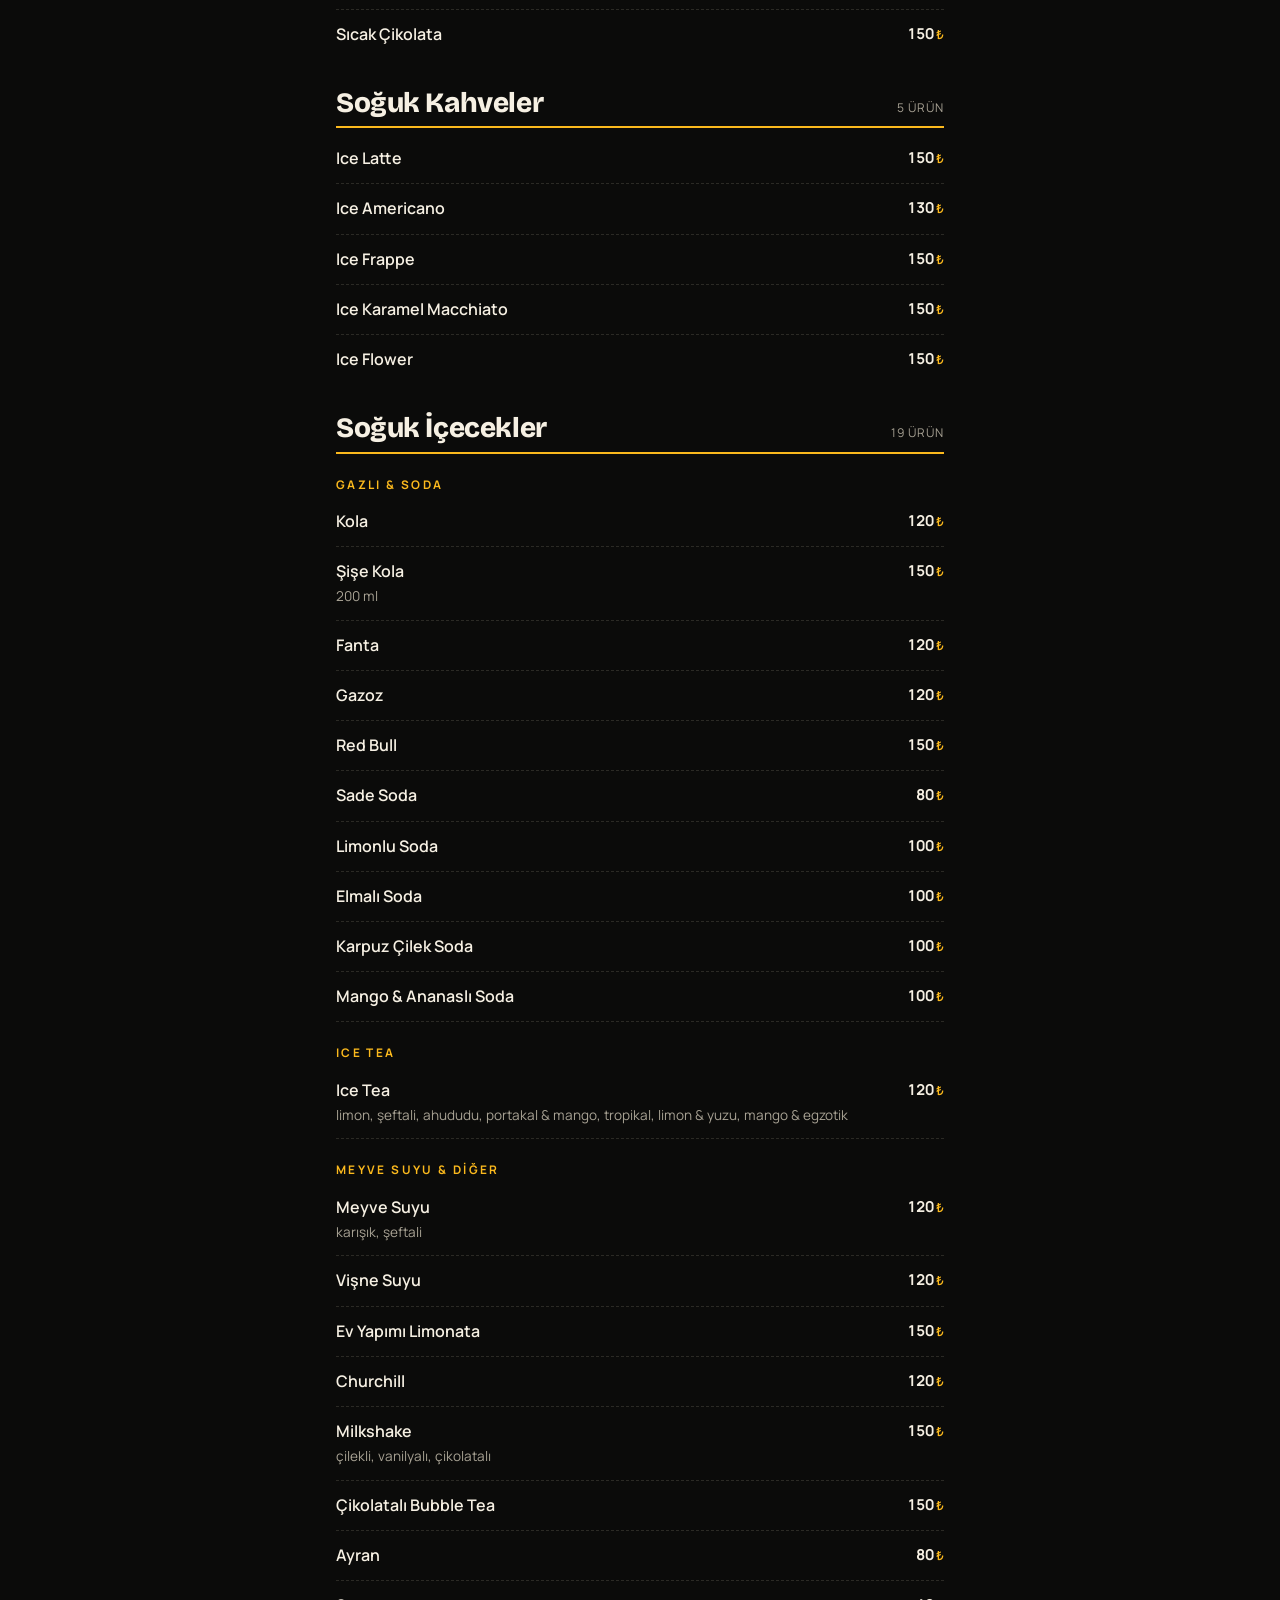
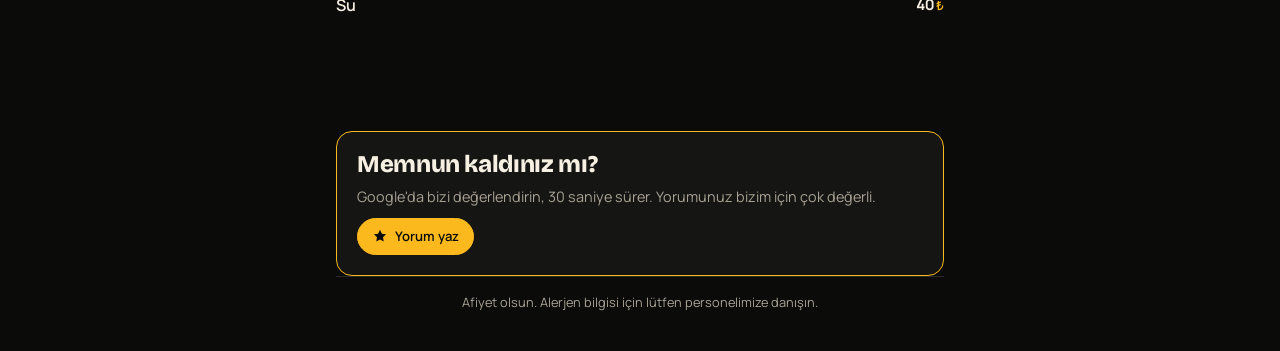
==== commit 64270e79: "Add files via upload" ====
--- a/index.html
+++ b/index.html
@@ -5,18 +5,18 @@
 <meta name="viewport" content="width=device-width,initial-scale=1,viewport-fit=cover">
 <title>TAKINTII CAFE BİSTRO · Menü</title>
 <meta name="description" content="TAKINTII CAFE BİSTRO menüsü: kokteyller, biralar, kahveler, aperatifler ve fiyatlar.">
-<meta name="theme-color" content="#0e1a16">
+<meta name="theme-color" content="#0b0b0a">
 <meta property="og:title" content="TAKINTII CAFE BİSTRO · Menü">
-<link rel="icon" href="kokteyl.jpg">
+<link rel="icon" href="logo.jpg">
 <link rel="preconnect" href="https://fonts.googleapis.com">
 <link rel="preconnect" href="https://fonts.gstatic.com" crossorigin>
-<link rel="stylesheet" href="https://fonts.googleapis.com/css2?family=Instrument+Serif:ital@0;1&family=Manrope:wght@400;500;600;700&display=swap">
+<link rel="stylesheet" href="https://fonts.googleapis.com/css2?family=Bricolage+Grotesque:opsz,wght@12..96,700;12..96,800&family=Manrope:wght@400;500;600;700&display=swap">
 <style>:root{padding-top:env(safe-area-inset-top,0px);padding-bottom:env(safe-area-inset-bottom,0px)}body{margin:0}img{max-width:100%}[hidden]{display:none!important}</style>
 <link rel="stylesheet" href="stil.css">
 </head>
 <body>
 <div id="root"></div>
-<noscript><p style="padding:24px;color:#efe7d6;background:#0e1a16">Menüyü görmek için tarayıcınızda JavaScript açık olmalı.</p></noscript>
+<noscript><p style="padding:24px;color:#efe7d6;background:#0b0b0a">Menüyü görmek için tarayıcınızda JavaScript açık olmalı.</p></noscript>
 <script src="menu.js"></script>
 </body>
 </html>
--- a/stil.css
+++ b/stil.css
@@ -1,7 +1,7 @@
-/* Layout: single-column mobile menu; sticky search + category rail, sections below. One deliberate dark "bar at night" look. Data comes from a Google Sheet. */
+/* Brand: TAKINTII logo — black + amber. Layout: single-column mobile menu; sticky search + category rail, sections below. One deliberate dark "bar at night" look. Data comes from a Google Sheet. */
 :root{
-  --bg:#0e1a16; --surface:#14241f; --surface-2:#1a2e27; --line:#25382f; --fg:#efe7d6; --muted:#9fb0a5; --brass:#c9a24a; --brass-soft:#c9a24a22; --danger:#e07a6b; --ok:#7cc4a0;
-  --display:"Instrument Serif", Georgia, serif;
+  --bg:#0b0b0a; --surface:#151513; --surface-2:#1d1c19; --line:#2b2a25; --fg:#f6f0e3; --muted:#a8a294; --brass:#fbb91d; --brass-soft:#fbb91d22; --danger:#ef7d6a; --ok:#8fd19e;
+  --display:"Bricolage Grotesque", "Arial Black", system-ui, sans-serif;
   --body:"Manrope", "Segoe UI", system-ui, sans-serif;
   color-scheme:dark;
 }
@@ -11,7 +11,7 @@
 .wrap{max-width:640px;margin:0 auto;padding-left:max(16px,env(safe-area-inset-left,0px));padding-right:max(16px,env(safe-area-inset-right,0px))}
 header.hero{padding-block:36px 18px;display:grid;gap:6px}
 .eyebrow{font-size:.72rem;letter-spacing:.22em;text-transform:uppercase;color:var(--brass);font-weight:600}
-h1{font-family:var(--display);font-weight:400;font-size:clamp(2.2rem,9vw,3.1rem);line-height:1;margin:0;letter-spacing:-.01em;text-wrap:balance}
+h1{font-family:var(--display);font-weight:800;font-size:clamp(2.2rem,9vw,3.1rem);line-height:1;margin:0;letter-spacing:-.01em;text-wrap:balance}
 .hero p{margin:4px 0 0;color:var(--muted);font-size:.9rem}
 
 .bar{position:sticky;top:env(safe-area-inset-top,0px);z-index:5;background:var(--bg);border-bottom:1px solid var(--line);padding-block:10px}
@@ -29,7 +29,7 @@
 main{padding-block:8px 64px}
 section{padding-top:30px}
 .sec-head{display:flex;align-items:baseline;justify-content:space-between;gap:12px;border-bottom:1px solid var(--brass);padding-bottom:8px;margin-bottom:6px}
-h2{font-family:var(--display);font-weight:400;font-size:2rem;margin:0;line-height:1.05}
+h2{font-family:var(--display);font-weight:800;font-size:1.75rem;letter-spacing:-.015em;margin:0;line-height:1.05}
 .count{font-size:.75rem;color:var(--muted);letter-spacing:.08em;text-transform:uppercase}
 h3{font-size:.74rem;letter-spacing:.2em;text-transform:uppercase;color:var(--brass);margin:22px 0 4px;font-weight:700}
 .item{display:grid;grid-template-columns:minmax(0,1fr) auto;gap:4px 14px;padding-block:13px;border-bottom:1px dashed var(--line)}
@@ -55,7 +55,7 @@
 .tile{flex:none;width:86px;display:grid;justify-items:center;gap:7px;background:none;border:0;padding:0;color:var(--fg);font:inherit;cursor:pointer;text-align:center}
 .tile .ph{width:78px;height:78px;border-radius:50%;overflow:hidden;border:2px solid var(--brass);padding:3px;background:var(--bg)}
 .tile .ph img,.tile .ph .mono{width:100%;height:100%;border-radius:50%;object-fit:cover;display:block}
-.tile .mono{display:grid;place-items:center;background:var(--surface-2);font-family:var(--display);font-size:1.8rem;color:var(--brass)}
+.tile .mono{display:grid;place-items:center;background:var(--surface-2);font-family:var(--display);font-weight:800;font-size:1.6rem;color:var(--brass)}
 .tile span{font-size:.74rem;font-weight:600;line-height:1.2;color:var(--muted)}
 .tile:focus-visible .ph{outline:2px solid var(--fg);outline-offset:2px}
 .sec-img{width:100%;aspect-ratio:16/7;max-width:100%;object-fit:cover;border-radius:14px;display:block;margin:4px 0 6px}
@@ -104,3 +104,11 @@
 .stale{font-size:.75rem;color:var(--muted);text-align:center;margin:8px 0 0}
 .pvbar{position:sticky;top:0;z-index:25;background:var(--brass);color:var(--bg);font-weight:700;font-size:.85rem}
 .pvbar .wrap{padding-block:8px}
+
+/* ---- Logo hero ---- */
+header.hero.has-logo{justify-items:center;text-align:center;padding-block:28px 14px}
+header.hero.has-logo .logo{width:min(190px,52vw);height:auto;aspect-ratio:1;border:0;border-radius:50%;margin:0 0 4px}
+header.hero.has-logo h1{position:absolute;width:1px;height:1px;overflow:hidden;clip:rect(0 0 0 0);white-space:nowrap}
+header.hero.has-logo .links{justify-content:center}
+.cta h2,.infocard h2{font-size:1.5rem}
+.sec-head{border-bottom-width:2px}
